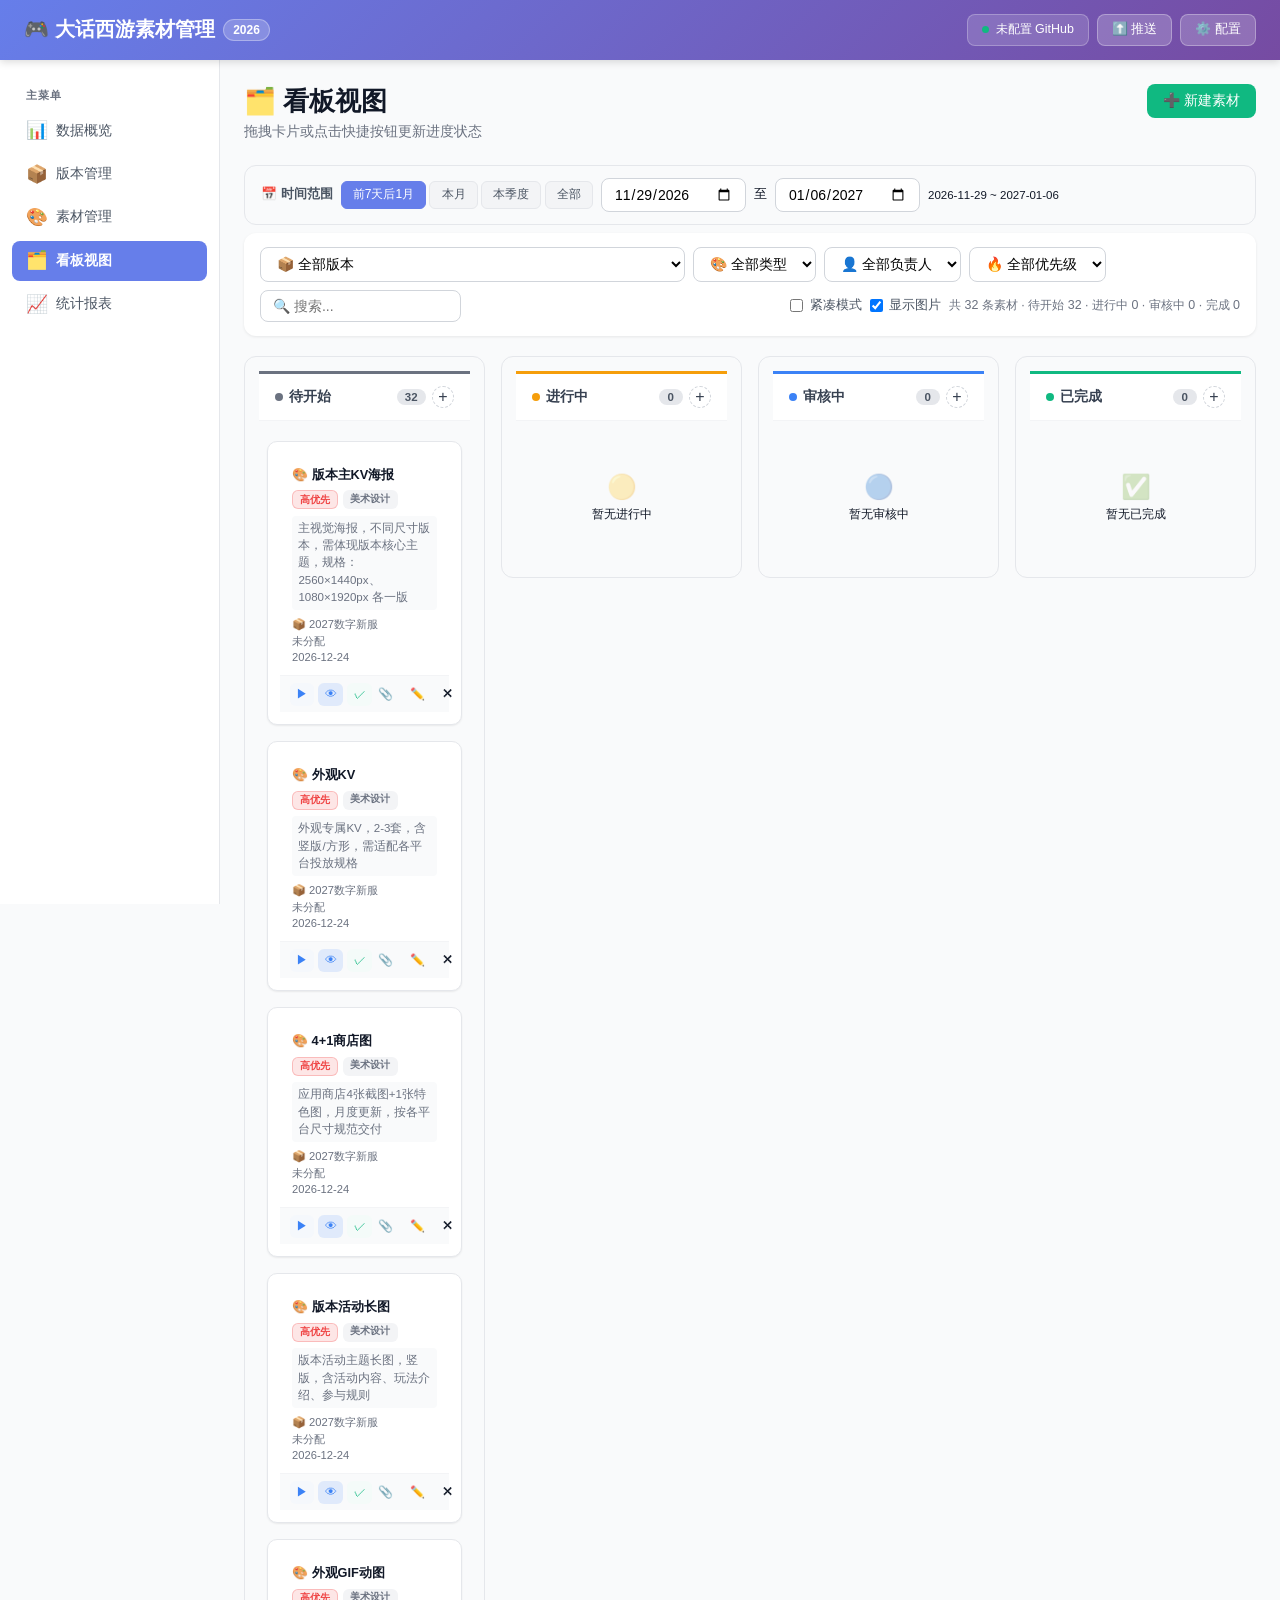
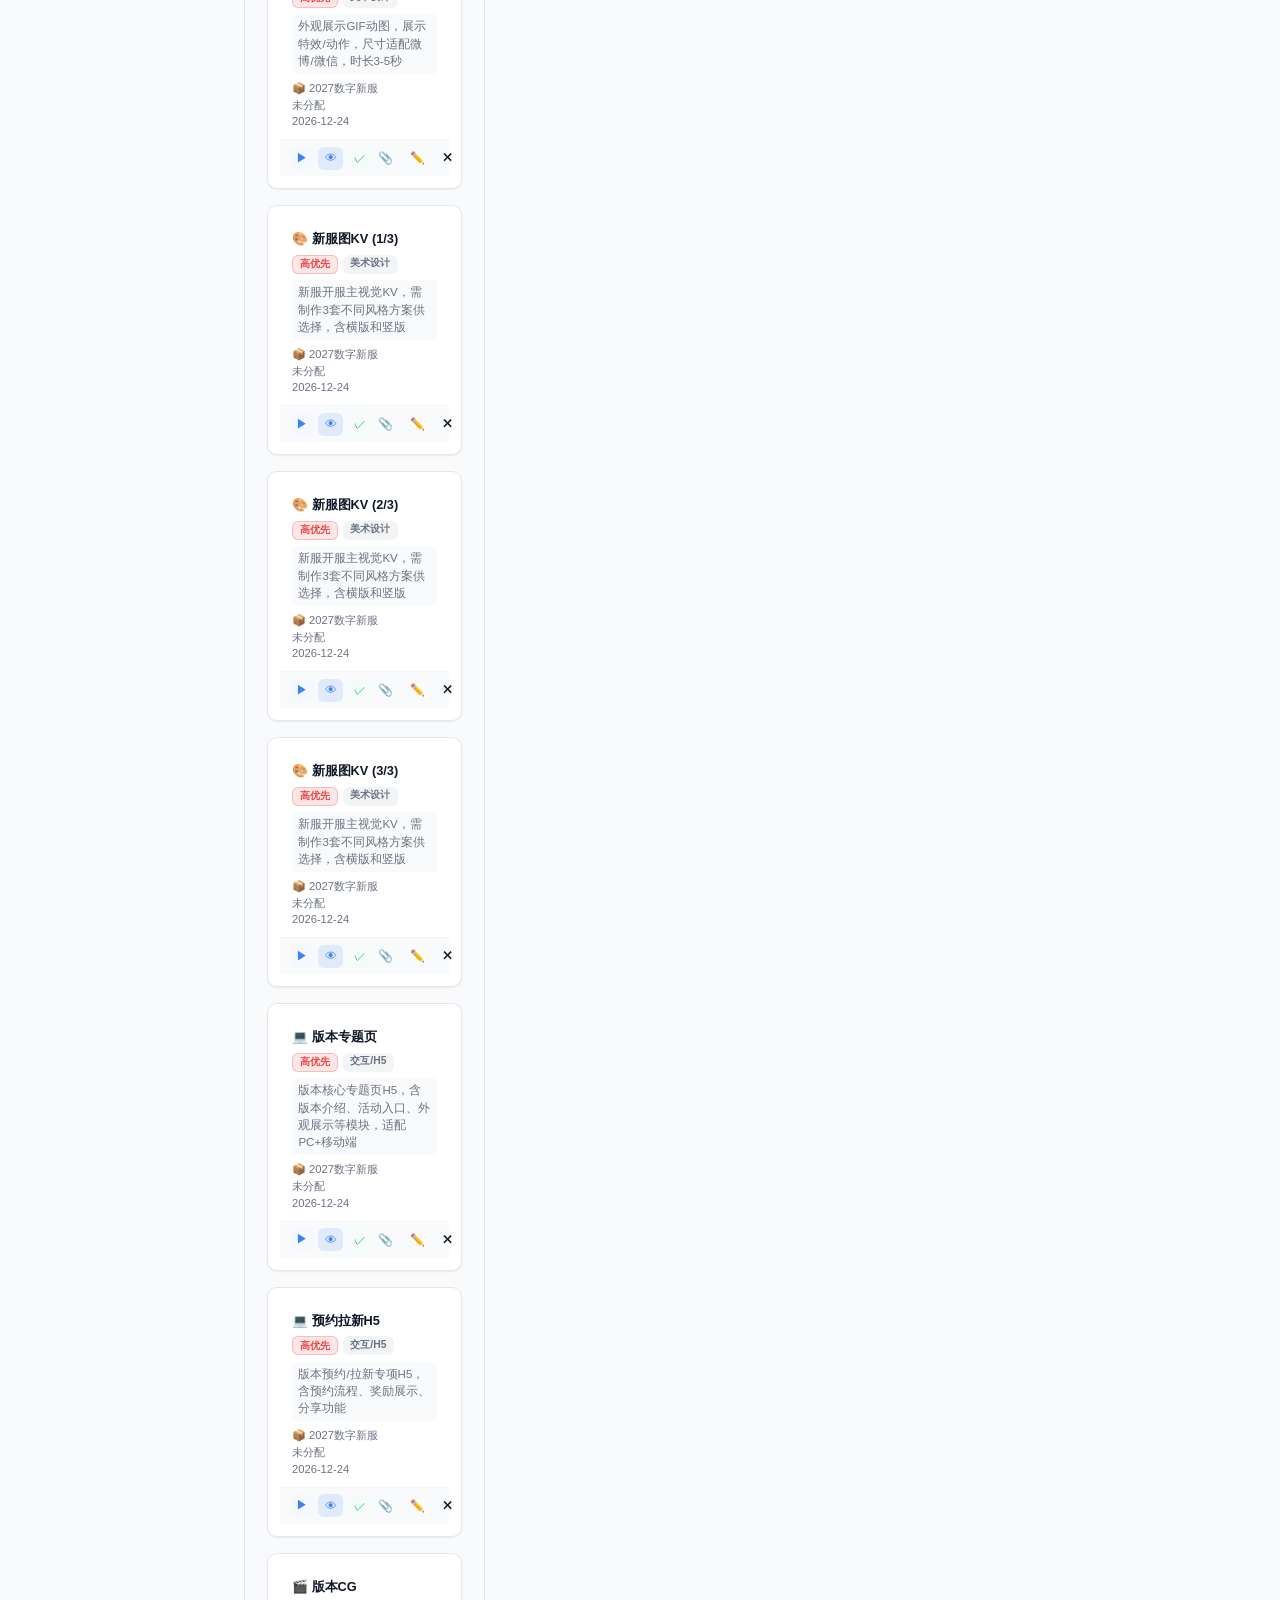
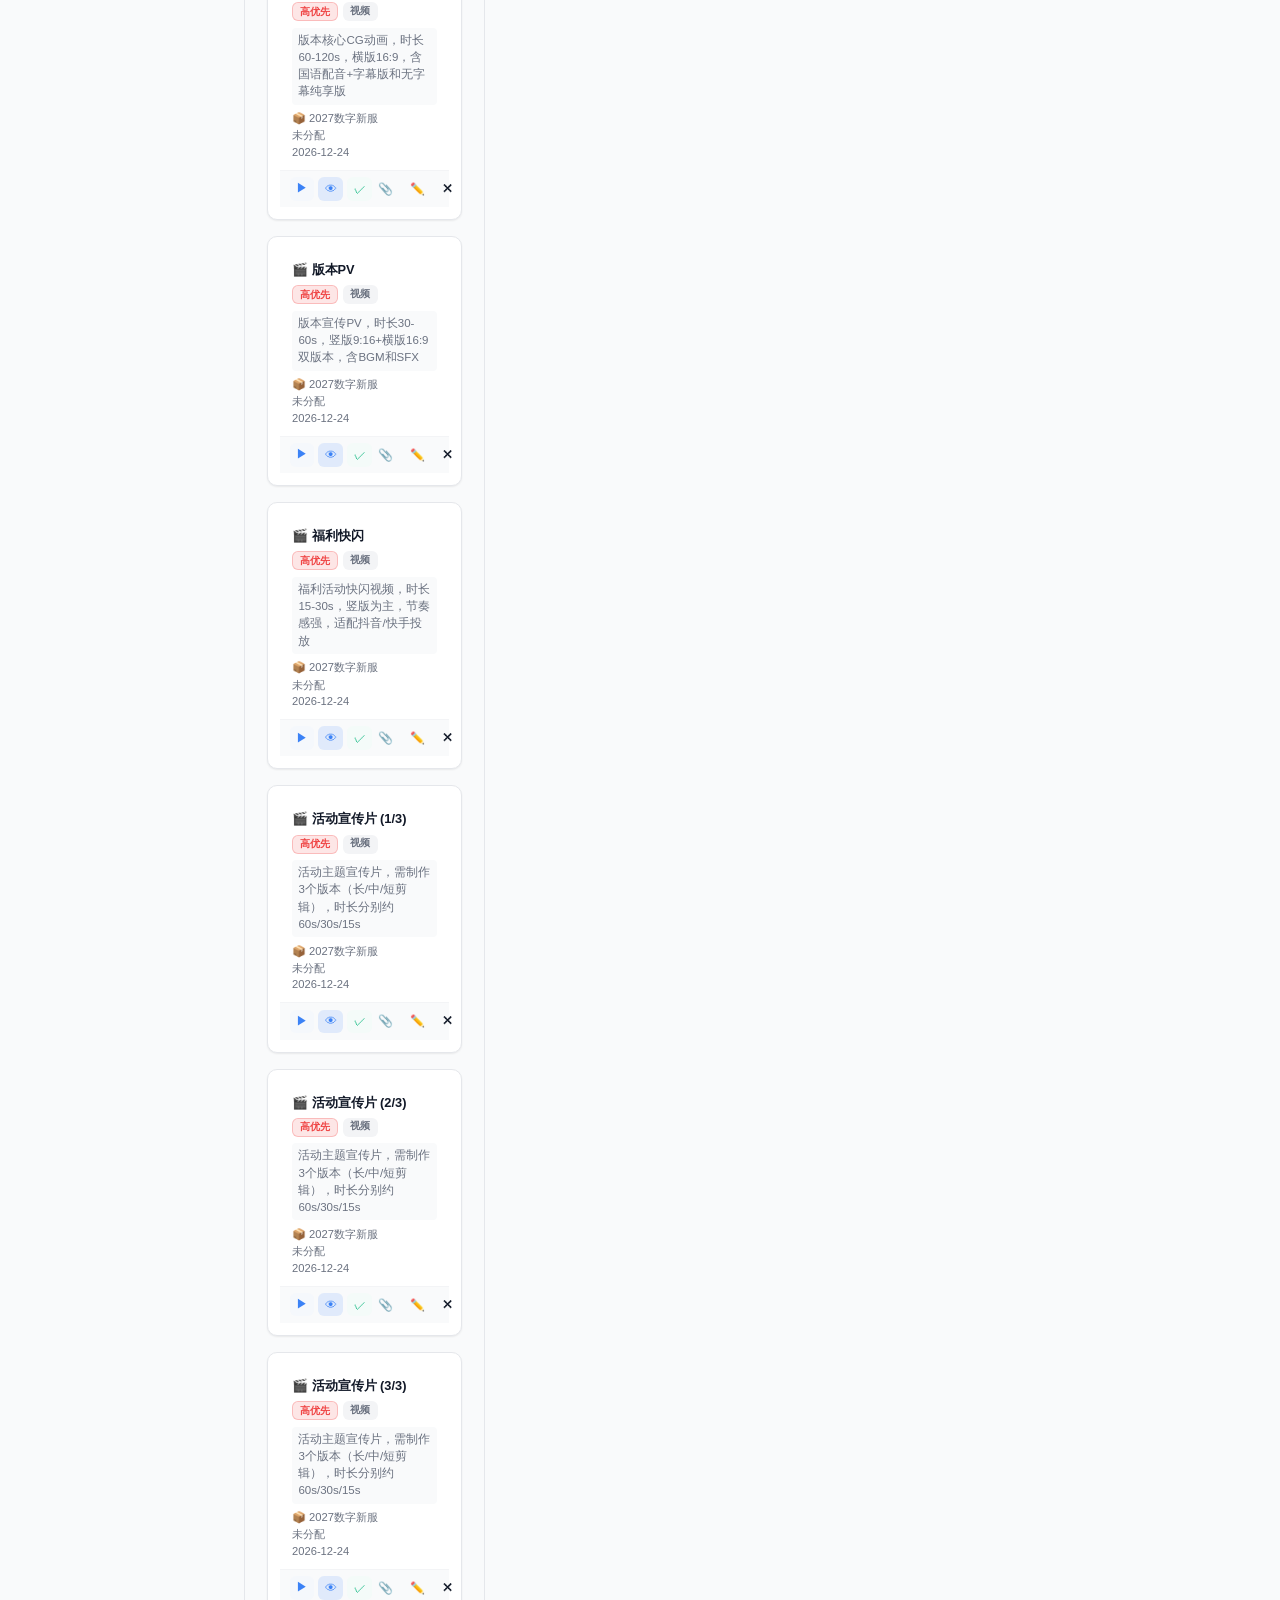
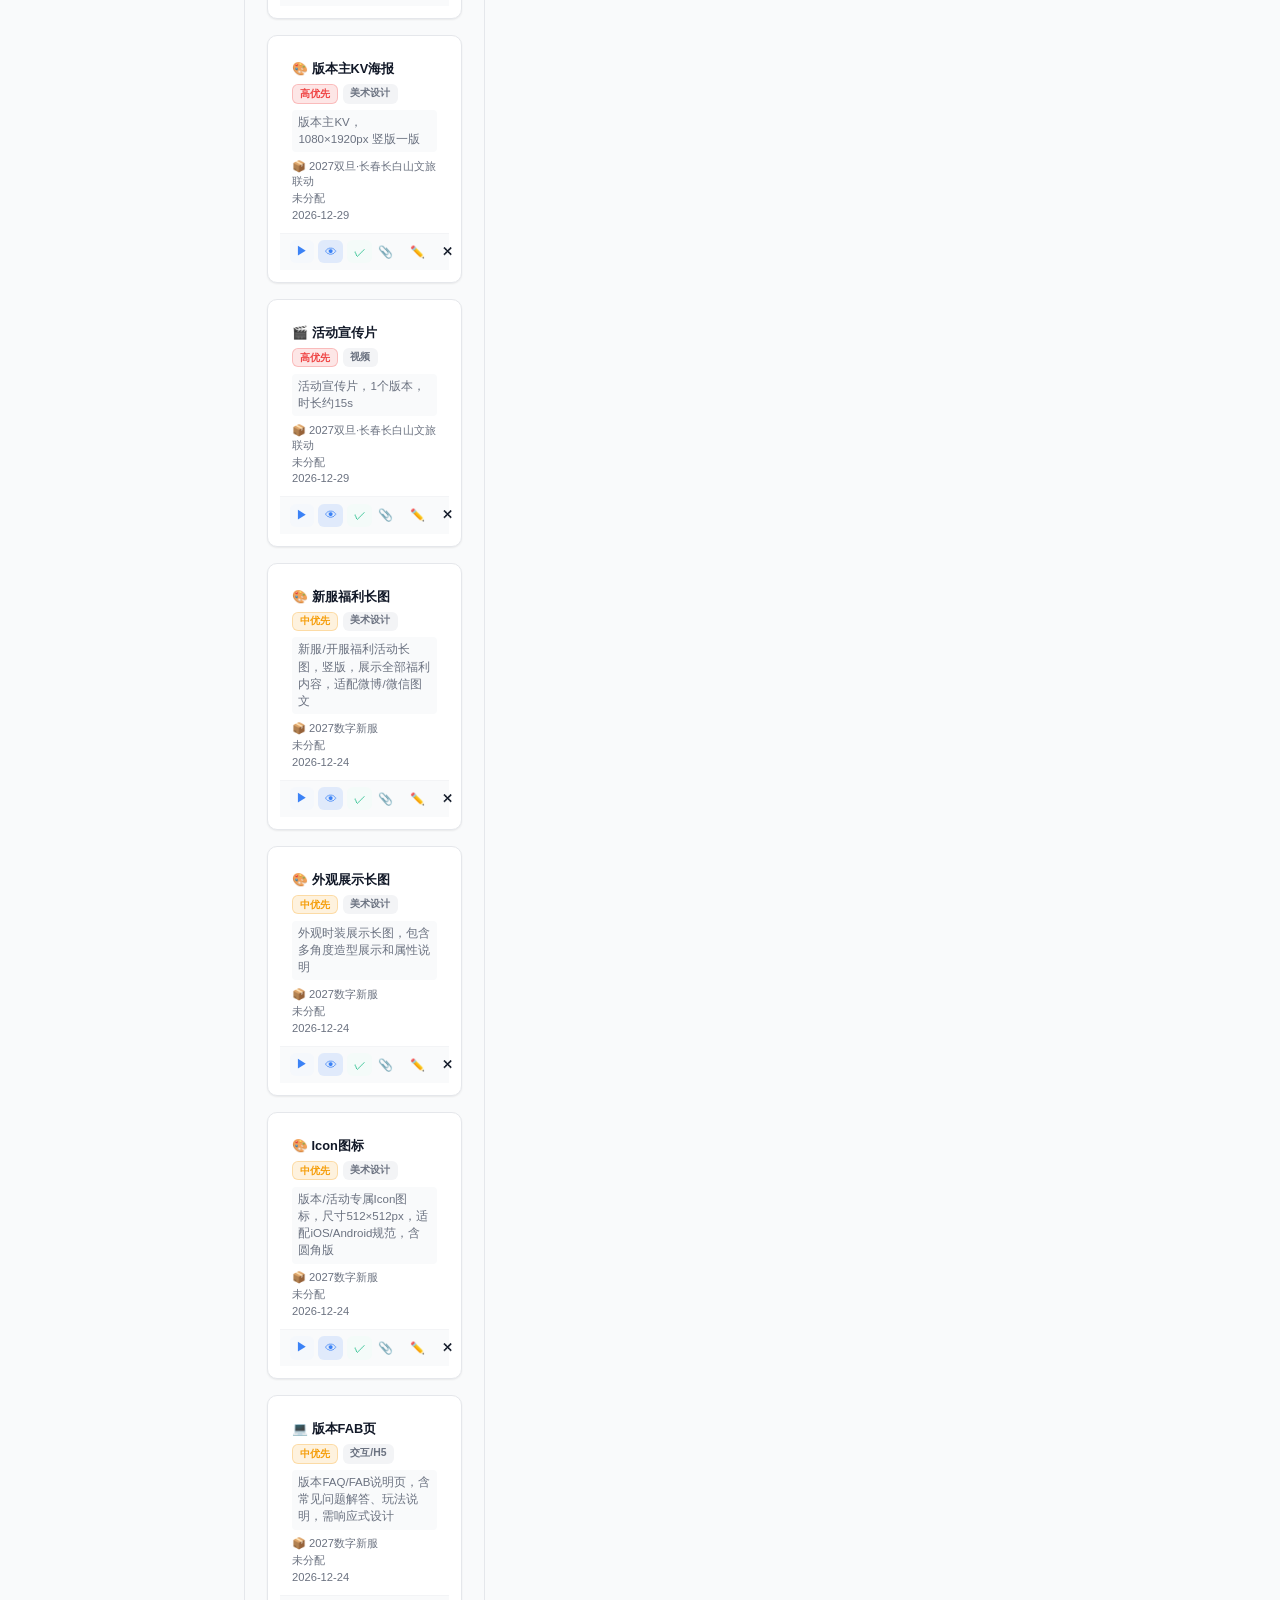
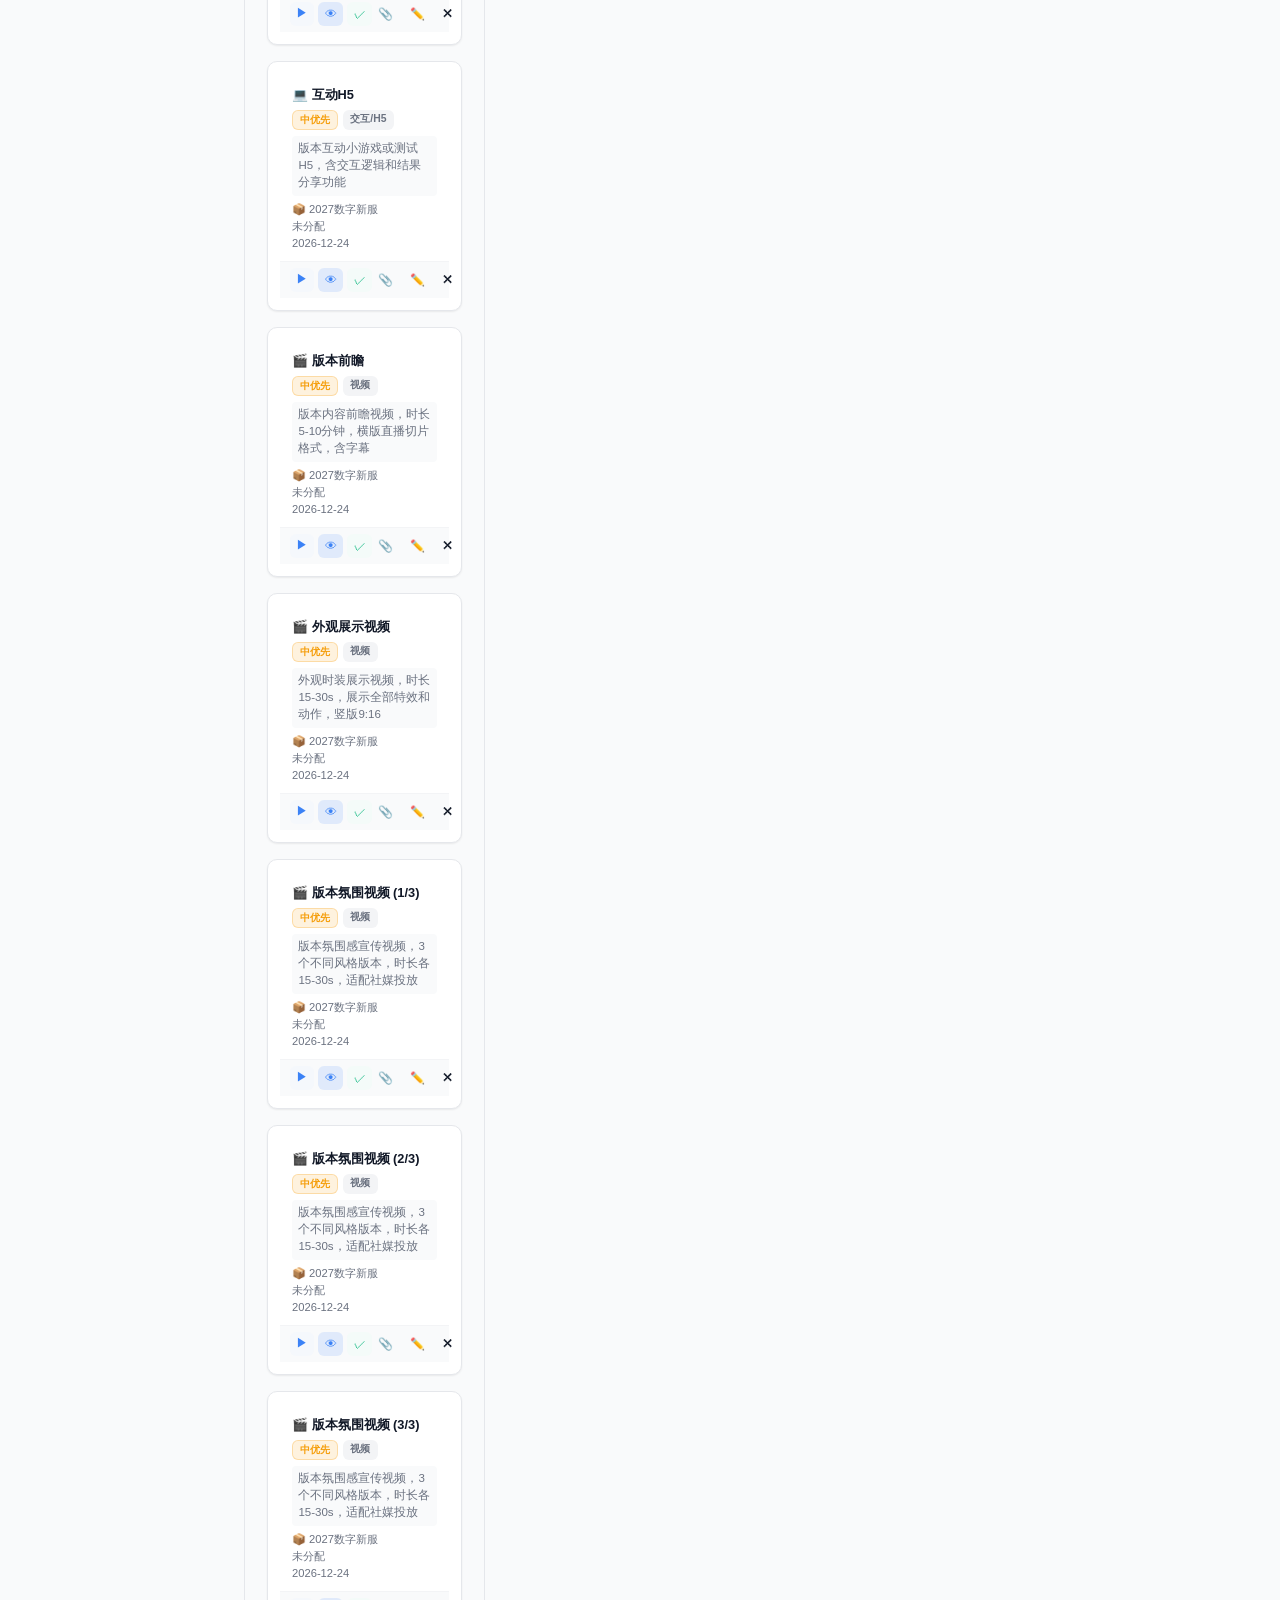
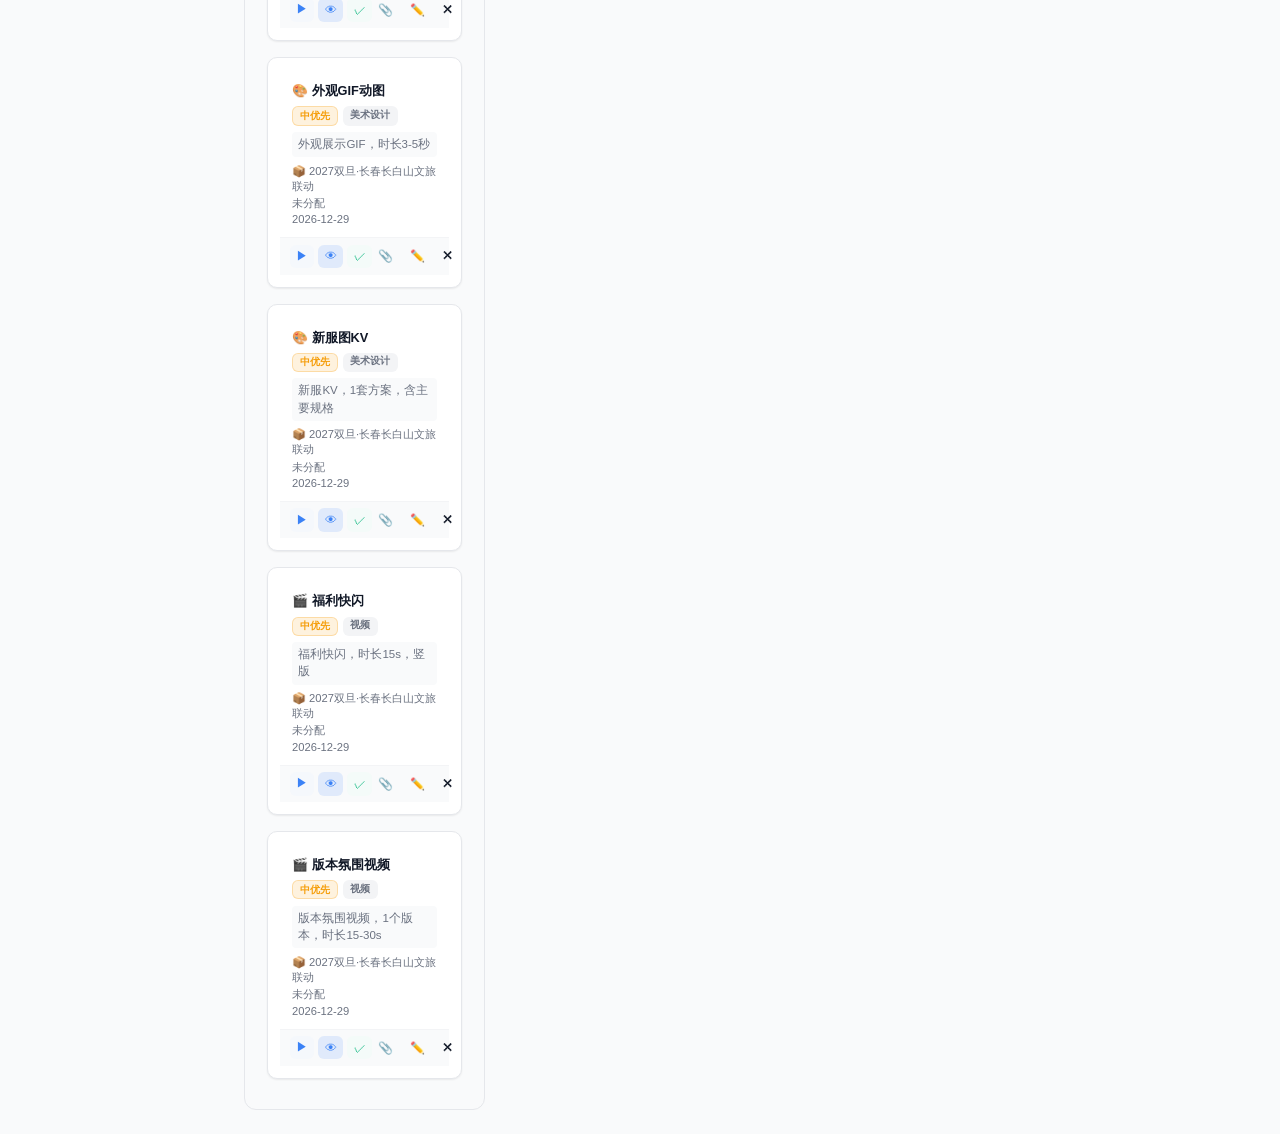
==== kanban.html @ ef2cc2d3 "初始化：大话西游美术素材排期管理系统" ====
<!DOCTYPE html>
<html lang="zh-CN">
<head>
  <meta charset="UTF-8">
  <meta name="viewport" content="width=device-width, initial-scale=1.0">
  <title>看板视图 · 大话西游素材管理系统</title>
  <link rel="stylesheet" href="css/style.css">
</head>
<body>

<header class="header">
  <div class="header-inner">
    <a class="logo" href="index.html">🎮 大话西游素材管理 <span class="year-badge">2026</span></a>
    <div class="header-actions">
      <div class="sync-status"><div class="sync-dot" id="syncDot"></div><span id="syncText">加载中...</span></div>
      <button class="header-btn" onclick="GitHubSync.push()">⬆️ 推送</button>
      <button class="header-btn" onclick="GitHubSync.configure()">⚙️ 配置</button>
    </div>
  </div>
</header>

<div class="layout">
  <aside class="sidebar">
    <div class="sidebar-nav">
      <span class="sidebar-section-title">主菜单</span>
      <a class="nav-item" href="index.html"><span class="nav-icon">📊</span> 数据概览</a>
      <a class="nav-item" href="versions.html"><span class="nav-icon">📦</span> 版本管理</a>
      <a class="nav-item" href="materials.html"><span class="nav-icon">🎨</span> 素材管理</a>
      <a class="nav-item active" href="kanban.html"><span class="nav-icon">🗂️</span> 看板视图</a>
      <a class="nav-item" href="reports.html"><span class="nav-icon">📈</span> 统计报表</a>
    </div>
  </aside>

  <main class="main">
    <div class="page-header" style="display:flex;justify-content:space-between;align-items:flex-start;flex-wrap:wrap;gap:0.75rem">
      <div>
        <div class="page-title">🗂️ 看板视图</div>
        <div class="page-desc">拖拽卡片或点击快捷按钮更新进度状态</div>
      </div>
      <button class="btn btn-success" onclick="Modal.openMaterialForm()">➕ 新建素材</button>
    </div>

    <!-- 时间筛选栏 -->
    <div class="period-control-bar" style="margin-bottom:0.5rem">
      <div class="period-left">
        <span style="font-size:0.8rem;font-weight:600;color:var(--gray-600)">📅 时间范围</span>
        <div class="period-quick-btns">
          <button class="gtb-btn active" id="kbPeriodDefault" onclick="setKanbanPeriod('default')">前7天后1月</button>
          <button class="gtb-btn" onclick="setKanbanPeriod('month')">本月</button>
          <button class="gtb-btn" onclick="setKanbanPeriod('quarter')">本季度</button>
          <button class="gtb-btn" onclick="setKanbanPeriod('all')">全部</button>
        </div>
        <input type="date" class="form-control" id="kbFrom" style="max-width:145px" onchange="clearKbPeriodActive();renderKanban()">
        <span style="color:var(--gray-400);font-size:0.8rem">至</span>
        <input type="date" class="form-control" id="kbTo"   style="max-width:145px" onchange="clearKbPeriodActive();renderKanban()">
        <span id="kbPeriodLabel" style="font-size:0.72rem;color:var(--gray-400)"></span>
      </div>
    </div>

    <!-- 工具栏 -->
    <div class="toolbar" style="flex-wrap:wrap;gap:0.5rem">
      <select id="kanbanVersion" onchange="renderKanban()">
        <option value="">📦 全部版本</option>
      </select>
      <select id="kanbanType" onchange="renderKanban()">
        <option value="">🎨 全部类型</option>
        <option value="design">美术设计</option>
        <option value="interactive">交互/H5</option>
        <option value="video">视频</option>
        <option value="copy">文案</option>
        <option value="art">原画</option>
      </select>
      <select id="kanbanAssignee" onchange="renderKanban()">
        <option value="">👤 全部负责人</option>
      </select>
      <select id="kanbanPriority" onchange="renderKanban()">
        <option value="">🔥 全部优先级</option>
        <option value="high">高优先级</option>
        <option value="medium">中优先级</option>
        <option value="low">低优先级</option>
      </select>
      <input type="text" id="kanbanSearch" placeholder="🔍 搜索..." oninput="renderKanban()" style="min-width:150px">
      <div class="toolbar-spacer"></div>
      <!-- 紧凑/展开模式 -->
      <label style="display:flex;align-items:center;gap:0.4rem;font-size:0.8rem;color:var(--gray-600);cursor:pointer">
        <input type="checkbox" id="kanbanCompact" onchange="renderKanban()"> 紧凑模式
      </label>
      <!-- 显示图片开关 -->
      <label style="display:flex;align-items:center;gap:0.4rem;font-size:0.8rem;color:var(--gray-600);cursor:pointer">
        <input type="checkbox" id="kanbanShowImg" checked onchange="renderKanban()"> 显示图片
      </label>
      <!-- 统计行 -->
      <div id="kanbanStats" style="font-size:0.78rem;color:var(--gray-500);white-space:nowrap"></div>
    </div>

    <!-- 看板区域 -->
    <div class="kanban-board" id="kanbanBoard"></div>
  </main>
</div>

<!-- 图片灯箱 -->
<div class="lightbox" id="lightbox" onclick="closeLightbox()">
  <button class="lightbox-close" onclick="closeLightbox()">×</button>
  <img id="lightboxImg" src="" alt="">
</div>

<div id="toast-container"></div>

<script src="js/utils.js"></script>
<script src="js/data.js"></script>
<script src="js/modals.js"></script>
<script src="js/github-sync.js"></script>
<script>
const COLUMNS = [
  { status:'todo',        label:'待开始',  color:'#6b7280', icon:'⬜' },
  { status:'in-progress', label:'进行中',  color:'#f59e0b', icon:'🟡' },
  { status:'review',      label:'审核中',  color:'#3b82f6', icon:'🔵' },
  { status:'done',        label:'已完成',  color:'#10b981', icon:'✅' },
];

// ---------- 时间范围 ----------
function setKanbanPeriod(mode) {
  const t = new Date();
  let from = '', to = '';
  if (mode === 'default') {
    from = new Date(t.getTime() - 7 * 86400000).toISOString().slice(0, 10);
    to   = new Date(t.getFullYear(), t.getMonth() + 1, t.getDate()).toISOString().slice(0, 10);
  } else if (mode === 'month') {
    from = new Date(t.getFullYear(), t.getMonth(), 1).toISOString().slice(0, 10);
    to   = new Date(t.getFullYear(), t.getMonth() + 1, 0).toISOString().slice(0, 10);
  } else if (mode === 'quarter') {
    const q = Math.floor(t.getMonth() / 3);
    from = new Date(t.getFullYear(), q * 3, 1).toISOString().slice(0, 10);
    to   = new Date(t.getFullYear(), q * 3 + 3, 0).toISOString().slice(0, 10);
  } else {
    // 'all' — 清空
    from = '';
    to   = '';
  }
  document.getElementById('kbFrom').value = from;
  document.getElementById('kbTo').value   = to;
  // 激活按钮
  document.querySelectorAll('.period-quick-btns .gtb-btn').forEach(b => b.classList.remove('active'));
  const idMap = { default:'kbPeriodDefault' };
  if (idMap[mode]) document.getElementById(idMap[mode])?.classList.add('active');
  // 更新说明文字
  const lbl = document.getElementById('kbPeriodLabel');
  if (lbl) lbl.textContent = from && to ? `${from} ~ ${to}` : '显示全部时间';
  renderKanban();
}
function clearKbPeriodActive() {
  document.querySelectorAll('.period-quick-btns .gtb-btn').forEach(b => b.classList.remove('active'));
  const lbl = document.getElementById('kbPeriodLabel');
  const f = document.getElementById('kbFrom').value;
  const t2 = document.getElementById('kbTo').value;
  if (lbl) lbl.textContent = f && t2 ? `${f} ~ ${t2}` : '显示全部时间';
}

// ---------- 初始化筛选下拉 ----------
function initFilters() {
  const vSel = document.getElementById('kanbanVersion');
  DataManager.versions.forEach(v => {
    const opt = document.createElement('option');
    opt.value = v.id; opt.textContent = v.name;
    vSel.appendChild(opt);
  });
  const aSel = document.getElementById('kanbanAssignee');
  const assignees = [...new Set(DataManager.materials.map(m=>m.assignee).filter(Boolean))].sort();
  assignees.forEach(a => {
    const opt = document.createElement('option');
    opt.value = a; opt.textContent = a;
    aSel.appendChild(opt);
  });
  // URL 参数预设筛选（由首页统计卡片点击跳转）
  const params = new URLSearchParams(location.search);
  const urlStatus = params.get('status');
  if (urlStatus) {
    // 高亮并滚动到对应列
    setTimeout(() => {
      const col = document.getElementById('kcol-' + urlStatus);
      if (col) {
        col.style.outline = '2px solid var(--primary)';
        col.style.outlineOffset = '2px';
        col.scrollIntoView({ behavior: 'smooth', block: 'nearest', inline: 'center' });
        setTimeout(() => { col.style.outline = ''; col.style.outlineOffset = ''; }, 2000);
      }
    }, 200);
  }
  if (params.get('version')) {
    vSel.value = params.get('version');
  }
}

function getFiltered() {
  const vid      = document.getElementById('kanbanVersion').value;
  const type     = document.getElementById('kanbanType').value;
  const assignee = document.getElementById('kanbanAssignee').value;
  const priority = document.getElementById('kanbanPriority').value;
  const search   = document.getElementById('kanbanSearch').value.trim().toLowerCase();
  const from     = document.getElementById('kbFrom').value;
  const to       = document.getElementById('kbTo').value;

  // 时间范围：判断素材所属版本的上线日是否在窗口内
  // 同时保留：版本无上线日 但版本处于进行中 的素材也纳入
  const periodVids = from || to ? new Set(
    DataManager.versions.filter(v => {
      const d = v.launchDate || '';
      if (!d) return v.status === 'in-progress'; // 无截止日的进行中版本纳入
      if (from && d < from) return false;
      if (to   && d > to)   return false;
      return true;
    }).map(v => v.id)
  ) : null; // null = 不限

  return DataManager.materials
    .filter(m => !periodVids || periodVids.has(m.versionId))
    .filter(m => !vid      || m.versionId === vid)
    .filter(m => !type     || m.type      === type)
    .filter(m => !assignee || m.assignee  === assignee)
    .filter(m => !priority || m.priority  === priority)
    .filter(m => !search   ||
      m.name.toLowerCase().includes(search) ||
      (m.assignee||'').toLowerCase().includes(search) ||
      (m.brief||'').toLowerCase().includes(search));
}

function renderCurrentPage() {
  renderKanban();
}

// ---------- 主渲染 ----------
function renderKanban() {
  const materials = getFiltered();
  const board = document.getElementById('kanbanBoard');
  const compact  = document.getElementById('kanbanCompact').checked;
  const showImg  = document.getElementById('kanbanShowImg').checked;

  // 更新统计
  document.getElementById('kanbanStats').textContent =
    `共 ${materials.length} 条素材 · 待开始 ${materials.filter(m=>m.status==='todo').length} · 进行中 ${materials.filter(m=>m.status==='in-progress').length} · 审核中 ${materials.filter(m=>m.status==='review').length} · 完成 ${materials.filter(m=>m.status==='done').length}`;

  board.innerHTML = COLUMNS.map(col => {
    const cards = materials.filter(m => m.status === col.status)
      .sort((a,b) => {
        const p = {high:0,medium:1,low:2};
        return (p[a.priority]??1) - (p[b.priority]??1);
      });

    return `
    <div class="kanban-col" id="kcol-${col.status}">
      <div class="kanban-col-header" style="border-top:3px solid ${col.color}">
        <span class="kanban-col-title">
          <span class="kanban-col-dot" style="background:${col.color}"></span>
          ${col.label}
        </span>
        <div style="display:flex;align-items:center;gap:0.4rem">
          <span class="kanban-count">${cards.length}</span>
          <button class="kanban-add-btn" onclick="Modal.openMaterialForm(null,null,'${col.status}')" title="在此列新建">+</button>
        </div>
      </div>
      <div class="kanban-col-body" ondragover="event.preventDefault()" ondrop="handleDrop(event,'${col.status}')">
        ${cards.length ? cards.map(m => renderCard(m, col, compact, showImg)).join('') :
          `<div class="kanban-empty-col">
            <span style="font-size:1.5rem;opacity:0.3">${col.icon}</span>
            <span>暂无${col.label}</span>
          </div>`}
      </div>
    </div>`;
  }).join('');
}

// ---------- 单张卡片 ----------
function renderCard(m, col, compact, showImg) {
  const v = DataManager.getVersion(m.versionId);
  // 找封面图（第一张图片类型文件）
  const imgFiles = (m.files||[]).filter(f => f.mime && f.mime.startsWith('image/'));
  const coverImg = imgFiles.length > 0 ? imgFiles[0] : null;
  const hasImg = !!coverImg;

  const priorityColors = { high:'#ef4444', medium:'#f59e0b', low:'#10b981' };
  const priorityLabels = { high:'高', medium:'中', low:'低' };
  const typeLabels = { design:'美术设计', interactive:'交互/H5', video:'视频', copy:'文案', art:'原画' };

  // 逾期检测
  const now = Date.now();
  const overdue = m.dueDate && m.status !== 'done' && new Date(m.dueDate) < now;

  if (compact) {
    return `
    <div class="kanban-card kanban-card-compact" draggable="true"
      ondragstart="handleDragStart(event,'${m.id}')"
      onclick="Modal.openMaterialDetail('${m.id}')">
      <div style="display:flex;align-items:center;gap:0.4rem;min-width:0">
        <span style="flex-shrink:0;width:4px;height:24px;border-radius:2px;background:${priorityColors[m.priority]||'#ccc'}"></span>
        <span style="font-size:0.75rem;font-weight:600;overflow:hidden;text-overflow:ellipsis;white-space:nowrap;flex:1">${Utils.typeIcon(m.type)} ${m.name}</span>
      </div>
      <div style="display:flex;align-items:center;gap:0.4rem;flex-shrink:0" onclick="event.stopPropagation()">
        <span style="font-size:0.65rem;color:var(--gray-500)">${m.assignee||'-'}</span>
        <button class="kanban-quick-btn" onclick="quickStatus('${m.id}','${nextStatus(col.status)}')" title="下一阶段">→</button>
      </div>
    </div>`;
  }

  return `
  <div class="kanban-card${overdue?' kanban-card-overdue':''}" draggable="true"
    ondragstart="handleDragStart(event,'${m.id}')"
    onclick="Modal.openMaterialDetail('${m.id}')">
    ${showImg && hasImg ? `
    <div class="kanban-thumb-wrap" onclick="event.stopPropagation();openLightbox('${coverImg.data}')">
      <img class="kanban-thumb" src="${coverImg.data}" alt="${m.name}" loading="lazy">
      ${imgFiles.length > 1 ? `<span class="kanban-thumb-count">+${imgFiles.length-1}</span>` : ''}
      <div class="kanban-thumb-overlay">🔍 查看大图</div>
    </div>` : ''}
    <div class="kanban-card-body">
      <div class="kanban-card-title">
        <span>${Utils.typeIcon(m.type)} ${m.name}</span>
        ${overdue ? `<span class="kanban-overdue-badge" title="已逾期">⚠️</span>` : ''}
      </div>
      <div class="kanban-card-tags">
        <span class="kc-tag" style="background:${priorityColors[m.priority]||'#ccc'}22;color:${priorityColors[m.priority]||'#6b7280'};border:1px solid ${priorityColors[m.priority]||'#ccc'}44">
          ${priorityLabels[m.priority]||'普通'}优先
        </span>
        <span class="kc-tag kc-tag-gray">${typeLabels[m.type]||m.type}</span>
      </div>
      ${m.brief ? `<div class="kanban-brief" title="${m.brief}">${m.brief.slice(0,60)}${m.brief.length>60?'…':''}</div>` : ''}
      <div class="kanban-card-meta">
        ${v ? `<span>📦 ${v.name}</span>` : ''}
        ${m.assignee ? `<span>👤 ${m.assignee}</span>` : '<span style="color:var(--gray-400)">未分配</span>'}
        ${m.dueDate ? `<span style="color:${overdue?'var(--danger)':'var(--gray-500)'}">${overdue?'⚠️ ':''} ${m.dueDate}</span>` : ''}
        ${imgFiles.length ? `<span style="color:var(--info)">🖼️ ${imgFiles.length}张</span>` : ''}
      </div>
    </div>
    <!-- 操作按钮行 -->
    <div class="kanban-card-actions" onclick="event.stopPropagation()">
      <div style="display:flex;gap:0.25rem">
        ${col.status !== 'in-progress' ? `<button class="kanban-act-btn blue" onclick="quickStatus('${m.id}','in-progress')" title="进行中">▶</button>` : ''}
        ${col.status !== 'review' ? `<button class="kanban-act-btn" onclick="quickStatus('${m.id}','review')" title="审核中" style="background:#3b82f622;color:#3b82f6">👁</button>` : ''}
        ${col.status !== 'done' ? `<button class="kanban-act-btn green" onclick="quickStatus('${m.id}','done')" title="完成">✓</button>` : ''}
      </div>
      <div style="display:flex;gap:0.25rem">
        <button class="kanban-act-btn gray" onclick="openKanbanUpload('${m.id}')" title="上传图片">📎</button>
        <button class="kanban-act-btn gray" onclick="Modal.openMaterialForm('${m.id}')" title="编辑">✏️</button>
        <button class="kanban-act-btn red" onclick="confirmKanbanDelete('${m.id}')" title="删除">✕</button>
      </div>
    </div>
  </div>`;
}

// ---------- 快捷操作 ----------
function nextStatus(cur) {
  const order = ['todo','in-progress','review','done'];
  const idx = order.indexOf(cur);
  return order[Math.min(idx+1, order.length-1)];
}

function quickStatus(id, status) {
  DataManager.updateMaterial(id, { status });
  Utils.toast(`已更新为「${Utils.statusLabel(status)}」`, 'success');
  renderKanban();
}

function confirmKanbanDelete(id) {
  const m = DataManager.getMaterial(id);
  if (!confirm(`确定删除素材「${m?.name}」？`)) return;
  DataManager.deleteMaterial(id);
  Utils.toast('素材已删除', 'success');
  renderKanban();
}

// ---------- 看板内快速上传图片 ----------
function openKanbanUpload(materialId) {
  const input = document.createElement('input');
  input.type = 'file';
  input.accept = 'image/*';
  input.multiple = true;
  input.onchange = e => {
    const files = Array.from(e.target.files);
    if (!files.length) return;
    let count = 0;
    files.forEach(file => {
      const reader = new FileReader();
      reader.onload = ev => {
        DataManager.addFile(materialId, {
          id: Utils.uuid(), name: file.name,
          mime: file.type, size: file.size,
          data: ev.target.result,
          uploadedAt: new Date().toISOString()
        });
        count++;
        if (count === files.length) {
          Utils.toast(`✅ 已上传 ${count} 张图片`, 'success');
          renderKanban();
        }
      };
      reader.readAsDataURL(file);
    });
  };
  input.click();
}

// ---------- 拖拽排序 ----------
let dragId = null;
function handleDragStart(e, id) {
  dragId = id;
  e.dataTransfer.effectAllowed = 'move';
  e.target.style.opacity = '0.5';
}
function handleDrop(e, status) {
  e.preventDefault();
  if (!dragId) return;
  DataManager.updateMaterial(dragId, { status });
  Utils.toast(`已移动到「${Utils.statusLabel(status)}」`, 'success');
  dragId = null;
  renderKanban();
}

// ---------- 图片灯箱 ----------
function openLightbox(src) {
  document.getElementById('lightboxImg').src = src;
  document.getElementById('lightbox').classList.add('active');
}
function closeLightbox() {
  document.getElementById('lightbox').classList.remove('active');
  document.getElementById('lightboxImg').src = '';
}
document.addEventListener('keydown', e => { if (e.key === 'Escape') closeLightbox(); });

DataManager.init();
initFilters();
setKanbanPeriod('default'); // 初始时间窗口：前7天 ~ 后1个月，内部已调用 renderKanban
GitHubSync.updateStatusUI();
Utils.highlightNav();
</script>
</body>
</html>
---- css/style.css ----
*{margin:0;padding:0;box-sizing:border-box;}
:root{
  --primary:#667eea;--primary-dark:#5568d3;--secondary:#764ba2;
  --success:#10b981;--danger:#ef4444;--warning:#f59e0b;--info:#3b82f6;
  --gray-50:#f9fafb;--gray-100:#f3f4f6;--gray-200:#e5e7eb;
  --gray-300:#d1d5db;--gray-500:#6b7280;--gray-600:#4b5563;
  --gray-700:#374151;--gray-900:#111827;
}
body{
  font-family:-apple-system,BlinkMacSystemFont,"Segoe UI",Roboto,"PingFang SC","Microsoft YaHei",sans-serif;
  background:var(--gray-50);color:var(--gray-900);min-height:100vh;
}

/* ===== 顶部导航 ===== */
.header{
  background:linear-gradient(135deg,var(--primary) 0%,var(--secondary) 100%);
  color:white;padding:0.875rem 1.5rem;
  position:sticky;top:0;z-index:1000;
  box-shadow:0 2px 8px rgba(0,0,0,0.15);
}
.header-inner{
  max-width:1600px;margin:0 auto;
  display:flex;justify-content:space-between;align-items:center;gap:1rem;
  flex-wrap:wrap;
}
.logo{font-size:1.25rem;font-weight:700;display:flex;align-items:center;gap:0.5rem;text-decoration:none;color:white;}
.year-badge{
  background:rgba(255,255,255,0.2);padding:0.2rem 0.6rem;
  border-radius:1rem;font-size:0.75rem;border:1px solid rgba(255,255,255,0.3);
}
.header-actions{display:flex;align-items:center;gap:0.5rem;flex-wrap:wrap;}
.header-btn{
  background:rgba(255,255,255,0.2);color:white;
  border:1px solid rgba(255,255,255,0.3);padding:0.4rem 0.875rem;
  border-radius:0.5rem;cursor:pointer;font-size:0.8rem;transition:all 0.2s;
}
.header-btn:hover{background:rgba(255,255,255,0.35);}
.sync-status{
  display:flex;align-items:center;gap:0.4rem;
  background:rgba(255,255,255,0.15);padding:0.4rem 0.875rem;
  border-radius:0.5rem;font-size:0.78rem;border:1px solid rgba(255,255,255,0.25);
}
.sync-dot{
  width:7px;height:7px;border-radius:50%;
  background:var(--success);animation:pulse 2s infinite;
}
.sync-dot.syncing{background:var(--warning);}
.sync-dot.error{background:var(--danger);animation:none;}
@keyframes pulse{0%,100%{opacity:1}50%{opacity:0.4}}

/* ===== 侧边导航 ===== */
.layout{display:flex;min-height:calc(100vh - 56px);}
.sidebar{
  width:220px;flex-shrink:0;background:white;
  border-right:1px solid var(--gray-200);padding:1rem 0;
  position:sticky;top:56px;height:calc(100vh - 56px);overflow-y:auto;
}
.sidebar-nav{display:flex;flex-direction:column;gap:0.2rem;padding:0 0.75rem;}
.nav-item{
  display:flex;align-items:center;gap:0.6rem;
  padding:0.6rem 0.875rem;border-radius:0.5rem;
  font-size:0.875rem;color:var(--gray-600);text-decoration:none;
  transition:all 0.2s;cursor:pointer;border:none;background:transparent;
  width:100%;text-align:left;font-family:inherit;
}
.nav-item:hover{background:var(--gray-100);color:var(--primary);}
.nav-item.active{background:var(--primary);color:white;font-weight:600;}
.nav-icon{font-size:1.1rem;width:20px;text-align:center;}
.sidebar-section-title{
  font-size:0.7rem;font-weight:700;color:var(--gray-500);
  text-transform:uppercase;letter-spacing:0.08em;
  padding:0.75rem 0.875rem 0.25rem;
}

/* ===== 主内容 ===== */
.main{flex:1;padding:1.5rem;max-width:100%;overflow-x:hidden;}
.page-header{margin-bottom:1.5rem;}
.page-title{font-size:1.625rem;font-weight:700;color:var(--gray-900);}
.page-desc{font-size:0.875rem;color:var(--gray-500);margin-top:0.25rem;}

/* ===== 工具栏 ===== */
.toolbar{
  background:white;border-radius:0.75rem;padding:0.875rem 1rem;
  margin-bottom:1.25rem;display:flex;flex-wrap:wrap;gap:0.75rem;
  box-shadow:0 1px 3px rgba(0,0,0,0.08);align-items:center;
}
.toolbar-spacer{flex:1;}

/* ===== 按钮 ===== */
.btn{
  background:var(--primary);color:white;border:none;
  padding:0.5rem 1rem;border-radius:0.5rem;cursor:pointer;
  font-size:0.875rem;font-weight:500;transition:all 0.2s;
  display:inline-flex;align-items:center;gap:0.35rem;font-family:inherit;
}
.btn:hover{background:var(--primary-dark);transform:translateY(-1px);}
.btn-success{background:var(--success);}
.btn-success:hover{background:#059669;}
.btn-danger{background:var(--danger);}
.btn-danger:hover{background:#dc2626;}
.btn-ghost{background:transparent;color:var(--gray-600);border:1px solid var(--gray-300);}
.btn-ghost:hover{background:var(--gray-100);transform:none;}
.btn-sm{padding:0.3rem 0.6rem;font-size:0.78rem;}
.btn-icon{
  background:transparent;border:none;cursor:pointer;
  padding:0.3rem;border-radius:0.375rem;font-size:1rem;
  transition:background 0.2s;color:var(--gray-600);
}
.btn-icon:hover{background:var(--gray-100);}
.view-toggle{display:flex;gap:0;background:var(--gray-100);padding:0.2rem;border-radius:0.5rem;}
.view-btn{
  background:transparent;border:none;padding:0.4rem 0.6rem;
  border-radius:0.375rem;cursor:pointer;font-size:0.9rem;transition:all 0.2s;
}
.view-btn.active{background:white;box-shadow:0 1px 2px rgba(0,0,0,0.1);}

/* ===== 表单控件 ===== */
select,.form-control,input[type="text"],input[type="date"],input[type="number"]{
  padding:0.45rem 0.75rem;border:1px solid var(--gray-300);
  border-radius:0.5rem;font-size:0.875rem;background:white;outline:none;
  font-family:inherit;transition:border-color 0.2s;
}
select:focus,.form-control:focus,input[type="text"]:focus,
input[type="date"]:focus,input[type="number"]:focus{
  border-color:var(--primary);box-shadow:0 0 0 2px rgba(102,126,234,0.15);
}
textarea.form-control{min-height:80px;resize:vertical;}

/* ===== 统计卡片 ===== */
.stats-grid{
  display:grid;grid-template-columns:repeat(auto-fit,minmax(160px,1fr));
  gap:1rem;margin-bottom:1.5rem;
}
.stat-card{
  background:white;border-radius:0.75rem;padding:1.25rem;
  box-shadow:0 1px 3px rgba(0,0,0,0.08);cursor:pointer;transition:all 0.25s;
  border-left:4px solid var(--primary);
}
.stat-card:hover{transform:translateY(-3px);box-shadow:0 4px 12px rgba(0,0,0,0.12);}
.stat-card.green{border-left-color:var(--success);}
.stat-card.orange{border-left-color:var(--warning);}
.stat-card.red{border-left-color:var(--danger);}
.stat-label{font-size:0.8rem;color:var(--gray-500);margin-bottom:0.4rem;}
.stat-value{font-size:2rem;font-weight:700;color:var(--gray-900);}
.stat-sub{font-size:0.75rem;color:var(--gray-500);margin-top:0.2rem;}

/* ===== 版本卡片 ===== */
.versions-grid{
  display:grid;grid-template-columns:repeat(auto-fill,minmax(300px,1fr));gap:1rem;
}
.version-card{
  background:white;border-radius:0.75rem;padding:1.25rem;
  box-shadow:0 1px 3px rgba(0,0,0,0.08);cursor:pointer;transition:all 0.25s;
  border-top:3px solid var(--gray-200);
}
.version-card:hover{transform:translateY(-3px);box-shadow:0 6px 16px rgba(0,0,0,0.12);}
.version-card.rank-s{border-top-color:var(--danger);}
.version-card.rank-a{border-top-color:var(--warning);}
.version-card.rank-b{border-top-color:var(--success);}
.version-card-header{display:flex;justify-content:space-between;align-items:flex-start;margin-bottom:0.75rem;}
.version-card-title{font-size:1rem;font-weight:700;color:var(--gray-900);}
.version-card-info{display:flex;flex-direction:column;gap:0.3rem;font-size:0.8rem;color:var(--gray-600);margin-bottom:1rem;}
.version-card-stats{
  display:grid;grid-template-columns:repeat(3,1fr);gap:0.5rem;
  padding-top:0.75rem;border-top:1px solid var(--gray-100);text-align:center;
}
.stat-num{font-size:1.25rem;font-weight:700;color:var(--gray-900);}
.stat-tag{font-size:0.7rem;color:var(--gray-500);margin-top:0.1rem;}
.progress-bar{background:var(--gray-200);border-radius:1rem;height:6px;overflow:hidden;margin-top:0.5rem;}
.progress-fill{height:100%;background:linear-gradient(90deg,var(--primary),var(--secondary));border-radius:1rem;transition:width 0.5s;}

/* ===== 徽章 ===== */
.badge{padding:0.2rem 0.55rem;border-radius:1rem;font-size:0.72rem;font-weight:600;}
.rank-s{background:rgba(239,68,68,0.1);color:var(--danger);}
.rank-a{background:rgba(245,158,11,0.1);color:var(--warning);}
.rank-b{background:rgba(16,185,129,0.1);color:var(--success);}
.status-todo{background:var(--gray-100);color:var(--gray-600);}
.status-in-progress{background:rgba(245,158,11,0.1);color:var(--warning);}
.status-review{background:rgba(59,130,246,0.1);color:var(--info);}
.status-done{background:rgba(16,185,129,0.1);color:var(--success);}
.status-planning{background:rgba(102,126,234,0.1);color:var(--primary);}
.priority-high{background:rgba(239,68,68,0.1);color:var(--danger);}
.priority-medium{background:rgba(245,158,11,0.1);color:var(--warning);}
.priority-low{background:rgba(107,114,128,0.1);color:var(--gray-500);}

/* ===== 素材卡片 ===== */
.materials-grid{
  display:grid;grid-template-columns:repeat(auto-fill,minmax(200px,1fr));gap:1rem;
}
.material-card{
  background:white;border-radius:0.75rem;padding:1rem;
  box-shadow:0 1px 3px rgba(0,0,0,0.08);cursor:pointer;transition:all 0.25s;
  position:relative;
}
.material-card:hover{transform:translateY(-2px);box-shadow:0 4px 12px rgba(0,0,0,0.12);}
.material-thumb{font-size:2.5rem;text-align:center;padding:0.5rem 0;}
.material-name{font-weight:600;font-size:0.875rem;margin-bottom:0.5rem;color:var(--gray-900);}
.material-meta{font-size:0.75rem;color:var(--gray-600);display:flex;flex-direction:column;gap:0.25rem;}

/* ===== 表格 ===== */
.table-wrap{overflow-x:auto;border-radius:0.75rem;box-shadow:0 1px 3px rgba(0,0,0,0.08);}
table{width:100%;border-collapse:collapse;font-size:0.875rem;background:white;}
thead{background:var(--gray-50);}
th{padding:0.75rem 1rem;text-align:left;font-weight:600;color:var(--gray-700);border-bottom:1px solid var(--gray-200);white-space:nowrap;}
td{padding:0.7rem 1rem;border-bottom:1px solid var(--gray-100);}
tr:last-child td{border-bottom:none;}
tbody tr:hover{background:var(--gray-50);}

/* ===== 看板 ===== */
.kanban-board{display:grid;grid-template-columns:repeat(4,1fr);gap:1rem;}
.kanban-col{background:var(--gray-100);border-radius:0.75rem;padding:0.875rem;}
.kanban-col-header{display:flex;justify-content:space-between;align-items:center;font-weight:700;font-size:0.875rem;color:var(--gray-700);margin-bottom:0.75rem;}
.kanban-count{background:white;padding:0.1rem 0.45rem;border-radius:1rem;font-size:0.72rem;}
.kanban-card{background:white;border-radius:0.5rem;padding:0.75rem;margin-bottom:0.5rem;cursor:pointer;box-shadow:0 1px 2px rgba(0,0,0,0.07);transition:all 0.2s;}
.kanban-card:hover{box-shadow:0 3px 8px rgba(0,0,0,0.12);transform:translateY(-1px);}
.kanban-card-title{font-weight:600;font-size:0.825rem;margin-bottom:0.35rem;}
.kanban-card-meta{font-size:0.72rem;color:var(--gray-500);}

/* ===== 模态框 ===== */
.modal-overlay{
  display:none;position:fixed;top:0;left:0;width:100%;height:100%;
  background:rgba(0,0,0,0.5);z-index:2000;
  justify-content:center;align-items:flex-start;padding:1.5rem;overflow-y:auto;
}
.modal-overlay.active{display:flex;animation:fadeIn 0.2s;}
@keyframes fadeIn{from{opacity:0}to{opacity:1}}
.modal-box{
  background:white;border-radius:1rem;width:100%;max-width:820px;
  max-height:90vh;overflow-y:auto;box-shadow:0 20px 40px rgba(0,0,0,0.2);
  margin-top:1rem;animation:slideUp 0.25s;
}
.modal-box.wide{max-width:1100px;}
@keyframes slideUp{from{transform:translateY(20px);opacity:0}to{transform:translateY(0);opacity:1}}
.modal-head{
  padding:1.25rem 1.5rem;border-bottom:1px solid var(--gray-200);
  display:flex;justify-content:space-between;align-items:center;
  position:sticky;top:0;background:white;border-radius:1rem 1rem 0 0;z-index:1;
}
.modal-head h2{font-size:1.25rem;font-weight:700;}
.modal-close{
  background:var(--gray-100);border:none;width:30px;height:30px;
  border-radius:50%;cursor:pointer;font-size:1.1rem;
  color:var(--gray-600);transition:all 0.2s;
  display:flex;align-items:center;justify-content:center;
}
.modal-close:hover{background:var(--gray-200);}
.modal-body{padding:1.5rem;}
.modal-foot{padding:1rem 1.5rem;border-top:1px solid var(--gray-200);display:flex;gap:0.75rem;justify-content:flex-end;}

/* ===== 标签页 ===== */
.tabs{display:flex;border-bottom:2px solid var(--gray-200);margin-bottom:1.25rem;}
.tab-btn{
  background:transparent;border:none;padding:0.6rem 1.25rem;
  cursor:pointer;font-size:0.875rem;font-weight:500;color:var(--gray-600);
  border-bottom:2px solid transparent;margin-bottom:-2px;transition:all 0.2s;
}
.tab-btn:hover{color:var(--primary);}
.tab-btn.active{color:var(--primary);border-bottom-color:var(--primary);}
.tab-pane{display:none;}
.tab-pane.active{display:block;}

/* ===== 表单 ===== */
.form-group{margin-bottom:1rem;}
.form-row{display:grid;grid-template-columns:1fr 1fr;gap:1rem;}
.form-label{display:block;font-size:0.825rem;font-weight:600;color:var(--gray-700);margin-bottom:0.35rem;}
.form-control{width:100%;}

/* ===== 时间线 ===== */
.timeline{position:relative;padding-left:2rem;}
.timeline::before{content:"";position:absolute;left:0.55rem;top:0;bottom:0;width:2px;background:var(--gray-200);}
.tl-item{position:relative;margin-bottom:1.25rem;}
.tl-dot{
  position:absolute;left:-1.6rem;top:0.25rem;width:12px;height:12px;
  border-radius:50%;background:var(--primary);border:2px solid white;
  box-shadow:0 0 0 2px var(--primary);
}
.tl-dot.done{background:var(--success);box-shadow:0 0 0 2px var(--success);}
.tl-dot.review{background:var(--info);box-shadow:0 0 0 2px var(--info);}
.tl-content{background:white;border:1px solid var(--gray-200);border-radius:0.5rem;padding:0.75rem;}
.tl-time{font-size:0.72rem;color:var(--gray-500);margin-bottom:0.2rem;}
.tl-title{font-weight:600;font-size:0.875rem;}
.tl-text{font-size:0.8rem;color:var(--gray-600);margin-top:0.2rem;}

/* ── 可编辑时间线（进度编辑标签） */
.tl-editor-wrap { padding: 0.25rem 0; }
.tl-editor-toolbar { display:flex;align-items:center;padding:0.5rem 0 0.75rem;border-bottom:1px solid var(--gray-100);margin-bottom:0.75rem; }
.tl-editable { padding-left: 1.5rem; }
.tl-ed-item { display:flex;gap:0.75rem;margin-bottom:0.85rem;position:relative; }
.tl-ed-dot { width:12px;height:12px;border-radius:50%;flex-shrink:0;margin-top:0.35rem;border:2px solid white;box-shadow:0 0 0 2px currentColor;position:relative;z-index:2; }
.tl-ed-line { position:absolute;left:5px;top:24px;bottom:-14px;width:2px;background:var(--gray-200);z-index:1; }
.tl-ed-item:last-child .tl-ed-line { display:none; }
.tl-ed-body { flex:1;background:white;border:1px solid var(--gray-200);border-radius:0.5rem;padding:0.6rem 0.75rem;transition:border-color 0.15s; }
.tl-ed-body:hover { border-color:var(--primary-light); }
.tl-ed-head { display:flex;align-items:center;gap:0.5rem;flex-wrap:wrap;margin-bottom:0.3rem; }
.tl-ed-type { font-size:0.65rem;font-weight:700;padding:0.1rem 0.4rem;border-radius:0.25rem;white-space:nowrap; }
.tl-ed-time { font-size:0.7rem;color:var(--gray-500); }
.tl-ed-actions { display:flex;gap:0.2rem; }
.tl-ed-title { font-weight:600;font-size:0.825rem;color:var(--gray-800); }
.tl-ed-text { font-size:0.775rem;color:var(--gray-600);margin-top:0.2rem; }

/* ===== 详情 ===== */
.detail-grid{display:grid;grid-template-columns:repeat(auto-fit,minmax(240px,1fr));gap:1rem;margin-bottom:1rem;}
.detail-card{background:var(--gray-50);border-radius:0.75rem;padding:1rem;}
.detail-card h3{font-size:0.875rem;font-weight:700;color:var(--gray-700);margin-bottom:0.75rem;}
.dl-grid{display:grid;grid-template-columns:auto 1fr;gap:0.35rem 1rem;font-size:0.825rem;}
.dl-grid dt{color:var(--gray-500);font-weight:500;white-space:nowrap;}
.dl-grid dd{color:var(--gray-900);}

/* ===== 文件上传 ===== */
.upload-area{
  border:2px dashed var(--gray-300);border-radius:0.75rem;
  padding:2rem;text-align:center;cursor:pointer;transition:all 0.2s;
}
.upload-area:hover,.upload-area.dragover{border-color:var(--primary);background:rgba(102,126,234,0.04);}
.file-list{margin-top:0.75rem;display:flex;flex-direction:column;gap:0.5rem;}
.file-item{display:flex;align-items:center;gap:0.75rem;padding:0.6rem;background:var(--gray-50);border-radius:0.5rem;}
.file-name{flex:1;font-size:0.825rem;font-weight:500;}
.file-size{font-size:0.72rem;color:var(--gray-500);}

/* ===== 评论 ===== */
.comment-item{display:flex;gap:0.75rem;margin-bottom:0.75rem;}
.avatar{width:30px;height:30px;border-radius:50%;background:var(--primary);color:white;display:flex;align-items:center;justify-content:center;font-weight:700;font-size:0.75rem;flex-shrink:0;}
.comment-body .meta{display:flex;gap:0.75rem;margin-bottom:0.2rem;font-size:0.75rem;}
.comment-body .author{font-weight:600;}
.comment-body .time{color:var(--gray-500);}
.comment-body .text{font-size:0.825rem;color:var(--gray-700);}
.comment-input-row{display:flex;gap:0.75rem;margin-top:1rem;align-items:flex-end;}
.comment-input-row textarea{flex:1;min-height:68px;}

/* ===== 图表 ===== */
.chart-card{background:white;border-radius:0.75rem;padding:1.25rem;box-shadow:0 1px 3px rgba(0,0,0,0.08);margin-bottom:1rem;}
.chart-title{font-weight:700;font-size:0.9rem;color:var(--gray-800);margin-bottom:1rem;}
.bar-list{display:flex;flex-direction:column;gap:0.6rem;}
.bar-row{display:flex;align-items:center;gap:0.75rem;}
.bar-label{width:64px;font-size:0.78rem;color:var(--gray-600);text-align:right;flex-shrink:0;}
.bar-track{flex:1;height:18px;background:var(--gray-100);border-radius:9px;overflow:hidden;}
.bar-fill{height:100%;border-radius:9px;transition:width 0.6s;}
.bar-fill.s{background:var(--danger);}
.bar-fill.a{background:var(--warning);}
.bar-fill.b{background:var(--success);}
.bar-fill.todo{background:var(--gray-400);}
.bar-fill.progress{background:var(--warning);}
.bar-fill.review{background:var(--info);}
.bar-fill.done{background:var(--success);}
.bar-num{width:28px;font-size:0.78rem;font-weight:700;text-align:left;}

/* ===== 团队 ===== */
.team-grid{display:grid;grid-template-columns:repeat(auto-fill,minmax(200px,1fr));gap:1rem;}
.member-card{background:white;border-radius:0.75rem;padding:1.25rem;box-shadow:0 1px 3px rgba(0,0,0,0.08);text-align:center;}
.member-avatar{width:52px;height:52px;border-radius:50%;background:linear-gradient(135deg,var(--primary),var(--secondary));color:white;display:flex;align-items:center;justify-content:center;font-size:1.375rem;font-weight:700;margin:0 auto 0.75rem;}
.member-name{font-weight:700;font-size:0.9rem;}
.member-stats{display:flex;justify-content:space-around;margin-top:0.75rem;}
.ms-val{font-size:1.1rem;font-weight:700;color:var(--gray-900);}
.ms-lbl{font-size:0.68rem;color:var(--gray-500);}

/* ===== 批量操作栏 ===== */
.batch-bar{
  display:none;position:fixed;bottom:1.5rem;left:50%;transform:translateX(-50%);
  background:var(--gray-900);color:white;padding:0.75rem 1.5rem;
  border-radius:2rem;box-shadow:0 8px 24px rgba(0,0,0,0.3);
  align-items:center;gap:1rem;z-index:1500;white-space:nowrap;
}
.batch-bar.active{display:flex;animation:slideUp 0.3s;}
.batch-bar .btn{background:white;color:var(--gray-900);}
.batch-bar .btn-danger{background:var(--danger);color:white;}

/* ===== Toast ===== */
#toast-container{position:fixed;top:1.5rem;right:1.5rem;z-index:9999;display:flex;flex-direction:column;gap:0.5rem;}
.toast{
  background:var(--gray-900);color:white;padding:0.75rem 1.25rem;
  border-radius:0.5rem;font-size:0.875rem;box-shadow:0 4px 12px rgba(0,0,0,0.2);
  min-width:220px;animation:toastIn 0.3s;
}
.toast.success{background:var(--success);}
.toast.error{background:var(--danger);}
.toast.warning{background:var(--warning);}
@keyframes toastIn{from{transform:translateX(80px);opacity:0}to{transform:translateX(0);opacity:1}}

/* ===== 空状态 ===== */
.empty-state{text-align:center;padding:3rem;color:var(--gray-500);}
.empty-icon{font-size:3rem;margin-bottom:1rem;}

/* ===== 甘特图 ===== */
.gantt-wrap { overflow-x: auto; border-radius: 0.75rem; background: white; box-shadow: 0 1px 3px rgba(0,0,0,0.08); }
.gantt-table { border-collapse: collapse; min-width: 900px; width: 100%; font-size: 0.8rem; }
.gantt-table th, .gantt-table td { border: 1px solid var(--gray-100); }
.gantt-sidebar { width: 200px; min-width: 200px; max-width: 200px; }
.gantt-head-row th { background: var(--gray-50); padding: 0.5rem 0.75rem; font-weight: 600; color: var(--gray-600); text-align: center; white-space: nowrap; }
.gantt-head-row .gantt-sidebar { text-align: left; }
.gantt-month-label { padding: 0.4rem 0.25rem !important; text-align: center; font-size: 0.72rem; color: var(--gray-500); }
.gantt-month-label.today-month { background: rgba(102,126,234,0.08); color: var(--primary); font-weight: 700; }
.gantt-row td { padding: 0; height: 44px; }
.gantt-row:hover td { background: var(--gray-50); }
.gantt-label { padding: 0.5rem 0.75rem; vertical-align: middle; cursor: pointer; }
.gantt-label:hover { color: var(--primary); }
.gantt-label-name { font-weight: 600; font-size: 0.8rem; white-space: nowrap; overflow: hidden; text-overflow: ellipsis; max-width: 180px; }
.gantt-label-meta { font-size: 0.7rem; color: var(--gray-500); margin-top: 0.15rem; }
.gantt-cell { position: relative; padding: 0; }
.gantt-bar-wrap { position: absolute; top: 50%; transform: translateY(-50%); height: 22px; border-radius: 4px; overflow: hidden; box-shadow: 0 1px 3px rgba(0,0,0,0.15); cursor: pointer; transition: filter 0.2s; min-width: 4px; }
.gantt-bar-wrap:hover { filter: brightness(1.1); }
.gantt-bar-bg { position: absolute; top: 0; left: 0; right: 0; bottom: 0; border-radius: 4px; }
.gantt-bar-fill { position: absolute; top: 0; left: 0; bottom: 0; background: rgba(255,255,255,0.3); border-radius: 4px 0 0 4px; transition: width 0.4s; }
.gantt-bar-label { position: absolute; top: 50%; transform: translateY(-50%); left: 6px; right: 6px; font-size: 0.68rem; font-weight: 600; color: white; white-space: nowrap; overflow: hidden; text-overflow: ellipsis; pointer-events: none; }
.gantt-bar-handle { position: absolute; right: 0; top: 0; bottom: 0; width: 8px; cursor: ew-resize; background: rgba(0,0,0,0.2); border-radius: 0 4px 4px 0; opacity: 0; transition: opacity 0.2s; }
.gantt-bar-wrap:hover .gantt-bar-handle { opacity: 1; }
.gantt-today-line { position: absolute; top: 0; bottom: 0; width: 2px; background: var(--danger); opacity: 0.6; pointer-events: none; z-index: 5; }
.gantt-today-line::before { content: '今'; position: absolute; top: -18px; left: 50%; transform: translateX(-50%); font-size: 0.65rem; color: var(--danger); font-weight: 700; white-space: nowrap; }
.rank-s-bar { background: linear-gradient(90deg, #ef4444, #f87171); }
.rank-a-bar { background: linear-gradient(90deg, #f59e0b, #fbbf24); }
.rank-b-bar { background: linear-gradient(90deg, #10b981, #34d399); }
.gantt-empty { padding: 3rem; text-align: center; color: var(--gray-400); font-size: 0.875rem; }

/* ===== 星级预设 ===== */
.star-selector { display: flex; gap: 0.75rem; margin-bottom: 1rem; }
.star-btn {
  flex: 1; padding: 0.75rem 0.5rem; border: 2px solid var(--gray-200); border-radius: 0.75rem;
  cursor: pointer; text-align: center; background: white; transition: all 0.2s; font-family: inherit;
}
.star-btn:hover { border-color: var(--primary); background: rgba(102,126,234,0.04); }
.star-btn.active { border-color: var(--primary); background: rgba(102,126,234,0.08); }
.star-btn-icon { font-size: 1.25rem; margin-bottom: 0.25rem; }
.star-btn-label { font-size: 0.72rem; font-weight: 600; color: var(--gray-700); }
.star-btn-desc { font-size: 0.65rem; color: var(--gray-500); margin-top: 0.1rem; }
.preset-list { border: 1px solid var(--gray-200); border-radius: 0.5rem; overflow: hidden; max-height: 420px; overflow-y: auto; }
.preset-item { display: grid; grid-template-columns: auto 1fr auto auto auto; gap: 0.5rem; align-items: center; padding: 0.6rem 0.75rem; border-bottom: 1px solid var(--gray-100); background: white; transition: background 0.15s; }
.preset-item:last-child { border-bottom: none; }
.preset-item:hover { background: var(--gray-50); }
.preset-drag { cursor: grab; color: var(--gray-400); font-size: 0.9rem; }
.preset-name { font-size: 0.825rem; font-weight: 500; }
.preset-type-badge { font-size: 0.68rem; padding: 0.15rem 0.4rem; border-radius: 0.25rem; background: var(--gray-100); color: var(--gray-600); white-space: nowrap; }
.preset-brief-toggle { background: transparent; border: none; cursor: pointer; font-size: 0.75rem; color: var(--primary); white-space: nowrap; padding: 0.2rem 0.4rem; border-radius: 0.25rem; }
.preset-brief-toggle:hover { background: rgba(102,126,234,0.1); }
.preset-brief-row { grid-column: 1/-1; display: none; padding: 0 0 0.5rem 1.5rem; }
.preset-brief-row.open { display: block; }
.preset-brief-input { width: 100%; padding: 0.4rem 0.6rem; font-size: 0.78rem; border: 1px solid var(--gray-300); border-radius: 0.375rem; resize: vertical; min-height: 54px; font-family: inherit; }
.preset-brief-input:focus { outline: none; border-color: var(--primary); box-shadow: 0 0 0 2px rgba(102,126,234,0.15); }
.preset-add-btn { background: transparent; border: 1px dashed var(--gray-300); border-radius: 0.5rem; padding: 0.5rem; cursor: pointer; text-align: center; font-size: 0.78rem; color: var(--gray-500); width: 100%; transition: all 0.2s; margin-top: 0.5rem; }
.preset-add-btn:hover { border-color: var(--primary); color: var(--primary); }
.preset-del { background: transparent; border: none; cursor: pointer; color: var(--gray-400); font-size: 0.875rem; padding: 0.2rem; border-radius: 0.25rem; }
.preset-del:hover { color: var(--danger); background: rgba(239,68,68,0.08); }

/* ── 预设卡片视图 ── */
.preset-card-grid { display: grid; grid-template-columns: repeat(auto-fill, minmax(200px, 1fr)); gap: 0.75rem; padding: 0.25rem 0; }
.preset-card { background: white; border: 1px solid var(--gray-200); border-radius: 0.75rem; padding: 0.75rem; display: flex; flex-direction: column; gap: 0.5rem; transition: box-shadow 0.15s, border-color 0.15s; }
.preset-card:hover { border-color: var(--primary-light); box-shadow: 0 2px 10px rgba(102,126,234,0.1); }
.preset-card-head { display: flex; align-items: center; gap: 0.4rem; }
.preset-card-type { font-size: 0.65rem; font-weight: 700; padding: 0.15rem 0.4rem; border-radius: 0.25rem; }
.preset-card-priority { font-size: 0.68rem; font-weight: 700; }
.preset-card-name input { width: 100%; }
.preset-card-footer { display: flex; align-items: center; gap: 0.35rem; }
.preset-card .preset-brief-row { padding: 0; }

/* ── 素材排期甘特图 (mat-gantt) ── */
.mat-gantt-wrap { font-size: 0.8rem; overflow-x: auto; }
.mg-header { display: flex; margin-bottom: 0; border-bottom: 2px solid var(--gray-200); }
.mg-sidebar-ph { width: 220px; min-width: 220px; flex-shrink: 0; }
.mg-timeline-header { flex: 1; position: relative; overflow: hidden; min-height: 28px; }
.mg-tick { position: absolute; top: 0; transform: translateX(-50%); }
.mg-tick-line { width: 1px; height: 6px; background: var(--gray-300); margin: 0 auto; }
.mg-tick-label { font-size: 0.62rem; color: var(--gray-400); white-space: nowrap; }
.mg-tick.mg-weekend .mg-tick-label { color: #ef4444; }
.mg-group-header { padding: 0.4rem 0.5rem; background: var(--gray-50); border-bottom: 1px solid var(--gray-100); }
.mg-row { display: flex; align-items: center; border-bottom: 1px solid var(--gray-100); min-height: 36px; cursor: pointer; transition: background 0.12s; }
.mg-row:hover { background: var(--gray-50); }
.mg-row-label { width: 220px; min-width: 220px; padding: 0.35rem 0.5rem; display: flex; align-items: center; gap: 0.35rem; overflow: hidden; }
.mg-status-dot { width: 7px; height: 7px; border-radius: 50%; flex-shrink: 0; }
.mg-row-name { font-size: 0.78rem; white-space: nowrap; overflow: hidden; text-overflow: ellipsis; color: var(--gray-800); }
.mg-row-name.mg-overdue { color: #ef4444; font-weight: 600; }
.mg-assignee { font-size: 0.65rem; color: var(--gray-500); background: var(--gray-100); padding: 0.05rem 0.3rem; border-radius: 0.2rem; white-space: nowrap; flex-shrink: 0; }
.mg-bar-area { flex: 1; position: relative; height: 36px; overflow: hidden; }
.mg-phase-bg { position: absolute; top: 0; height: 100%; pointer-events: none; display: flex; align-items: flex-end; padding-bottom: 2px; }
.mg-phase-label-bg { font-size: 0.6rem; padding: 0 3px; white-space: nowrap; overflow: hidden; }
.mg-ms-line { position: absolute; top: 0; height: 100%; border-left: 1.5px dashed; pointer-events: none; z-index: 3; }
.mg-ms-label-top { position: absolute; top: 2px; left: 3px; font-size: 0.6rem; white-space: nowrap; }
.mg-today-line { position: absolute; top: 0; height: 100%; border-left: 2px solid #ef444488; z-index: 4; pointer-events: none; }
.mg-bar { position: absolute; top: 50%; transform: translateY(-50%); height: 12px; border-radius: 6px; z-index: 2; transition: opacity 0.15s; }
.mg-row:hover .mg-bar { opacity: 0.9; }
.mg-dot { position: absolute; top: 50%; transform: translate(-50%, -50%); width: 10px; height: 10px; border-radius: 50%; border: 2px solid white; z-index: 5; box-shadow: 0 1px 3px rgba(0,0,0,0.15); }

/* ===== 图片预览 ===== */
.img-preview-grid { display: grid; grid-template-columns: repeat(auto-fill, minmax(120px, 1fr)); gap: 0.75rem; margin-top: 0.75rem; }
.img-preview-card { position: relative; border-radius: 0.5rem; overflow: hidden; aspect-ratio: 1; background: var(--gray-100); cursor: pointer; }
.img-preview-card img { width: 100%; height: 100%; object-fit: cover; display: block; transition: transform 0.2s; }
.img-preview-card:hover img { transform: scale(1.05); }
.img-preview-overlay { position: absolute; inset: 0; background: rgba(0,0,0,0); display: flex; align-items: center; justify-content: center; gap: 0.5rem; transition: background 0.2s; }
.img-preview-card:hover .img-preview-overlay { background: rgba(0,0,0,0.45); }
.img-overlay-btn { opacity: 0; transform: scale(0.8); transition: all 0.2s; background: white; border: none; border-radius: 50%; width: 30px; height: 30px; cursor: pointer; display: flex; align-items: center; justify-content: center; font-size: 0.875rem; }
.img-preview-card:hover .img-overlay-btn { opacity: 1; transform: scale(1); }
/* 大图灯箱 */
.lightbox { display: none; position: fixed; inset: 0; background: rgba(0,0,0,0.92); z-index: 9000; align-items: center; justify-content: center; cursor: zoom-out; }
.lightbox.active { display: flex; animation: fadeIn 0.2s; }
.lightbox img { max-width: 92vw; max-height: 88vh; object-fit: contain; border-radius: 0.5rem; box-shadow: 0 20px 60px rgba(0,0,0,0.5); cursor: default; }
.lightbox-close { position: absolute; top: 1rem; right: 1.5rem; color: white; font-size: 2rem; cursor: pointer; opacity: 0.7; transition: opacity 0.2s; background: none; border: none; }
.lightbox-close:hover { opacity: 1; }

/* ===== 进度编辑弹窗 ===== */
.progress-editor { display: flex; align-items: center; gap: 0.75rem; margin-top: 0.5rem; }
.progress-slider { flex: 1; height: 8px; appearance: none; background: var(--gray-200); border-radius: 4px; outline: none; cursor: pointer; }
.progress-slider::-webkit-slider-thumb { appearance: none; width: 18px; height: 18px; border-radius: 50%; background: var(--primary); cursor: pointer; box-shadow: 0 1px 4px rgba(0,0,0,0.2); }
.progress-num-input { width: 60px; text-align: center; }

/* ===== 版本表单新样式 ===== */
.form-section { margin-bottom: 1.25rem; }
.form-section-title { font-size: 0.8rem; font-weight: 700; color: var(--gray-500); text-transform: uppercase; letter-spacing: 0.06em; margin-bottom: 0.75rem; padding-bottom: 0.4rem; border-bottom: 1px solid var(--gray-100); }
.version-form-tabs { display: flex; border-bottom: 2px solid var(--gray-200); margin-bottom: 1.25rem; }
.vf-tab-btn { background: transparent; border: none; padding: 0.6rem 1.25rem; cursor: pointer; font-size: 0.875rem; font-weight: 500; color: var(--gray-600); border-bottom: 2px solid transparent; margin-bottom: -2px; transition: all 0.2s; font-family: inherit; }
.vf-tab-btn:hover { color: var(--primary); }
.vf-tab-btn.active { color: var(--primary); border-bottom-color: var(--primary); }
.vf-pane { display: none; }
.vf-pane.active { display: block; }

/* ===== 统计卡片可点击态 ===== */
.stat-clickable { cursor: pointer; transition: all 0.2s; }
.stat-clickable:hover { transform: translateY(-2px); box-shadow: 0 4px 16px rgba(102,126,234,0.18); border-color: var(--primary) !important; }
.stat-clickable:hover .stat-sub { color: var(--primary); }

/* ===== 甘特图工具栏 ===== */
.gantt-toolbar { padding: 0.75rem 0; border-bottom: 1px solid var(--gray-100); margin-bottom: 0.5rem; }
.gantt-toolbar-row { display: flex; align-items: center; gap: 0.75rem; flex-wrap: wrap; }
.gtb-group { display: flex; align-items: center; gap: 0.4rem; flex-wrap: nowrap; }
.gtb-label { font-size: 0.72rem; font-weight: 600; color: var(--gray-500); white-space: nowrap; }
.gtb-btns { display: flex; gap: 0.2rem; }
.gtb-btn { background: var(--gray-100); border: 1px solid var(--gray-200); color: var(--gray-600); padding: 0.3rem 0.7rem; border-radius: 0.375rem; font-size: 0.75rem; cursor: pointer; transition: all 0.15s; white-space: nowrap; }
.gtb-btn:hover { background: var(--gray-200); }
.gtb-btn.active { background: var(--primary); color: white; border-color: var(--primary); }
.gtb-input { font-size: 0.78rem !important; padding: 0.3rem 0.5rem !important; max-width: 160px; }
.gantt-group-row td { background: var(--gray-50); }
.gantt-group-row .gantt-label-name { font-size: 0.78rem; color: var(--gray-600); font-weight: 700; }
.gantt-row-actions { position: absolute; right: 4px; top: 50%; transform: translateY(-50%); display: none; gap: 0.2rem; z-index: 10; }
.gantt-row:hover .gantt-row-actions { display: flex; }
.gantt-action-btn { background: white; border: 1px solid var(--gray-200); border-radius: 0.3rem; padding: 0.15rem 0.35rem; font-size: 0.72rem; cursor: pointer; transition: all 0.15s; }
.gantt-action-btn:hover { background: var(--gray-100); }
.gantt-action-btn.danger:hover { background: #fee2e2; border-color: var(--danger); color: var(--danger); }

/* ===== 看板列（大幅优化） ===== */
.kanban-board { display: grid; grid-template-columns: repeat(4, 1fr); gap: 1rem; align-items: start; min-height: 400px; }
@media (max-width: 1200px) { .kanban-board { grid-template-columns: repeat(2, 1fr); } }
@media (max-width: 720px) { .kanban-board { grid-template-columns: 1fr; } }
.kanban-col { background: var(--gray-50); border-radius: 0.75rem; overflow: hidden; border: 1px solid var(--gray-200); display: flex; flex-direction: column; }
.kanban-col-header { background: white; padding: 0.75rem 1rem; display: flex; justify-content: space-between; align-items: center; border-bottom: 1px solid var(--gray-100); }
.kanban-col-title { display: flex; align-items: center; gap: 0.4rem; font-weight: 700; font-size: 0.875rem; color: var(--gray-700); }
.kanban-col-dot { width: 8px; height: 8px; border-radius: 50%; flex-shrink: 0; }
.kanban-count { background: var(--gray-200); color: var(--gray-600); font-size: 0.72rem; font-weight: 700; padding: 0.15rem 0.5rem; border-radius: 1rem; min-width: 24px; text-align: center; }
.kanban-add-btn { width: 22px; height: 22px; border-radius: 50%; background: transparent; border: 1.5px dashed var(--gray-300); color: var(--gray-400); font-size: 1rem; cursor: pointer; display: flex; align-items: center; justify-content: center; transition: all 0.15s; line-height: 1; }
.kanban-add-btn:hover { border-color: var(--primary); color: var(--primary); background: rgba(102,126,234,0.08); }
.kanban-col-body { padding: 0.5rem; display: flex; flex-direction: column; gap: 0.5rem; min-height: 80px; }
.kanban-empty-col { display: flex; flex-direction: column; align-items: center; gap: 0.3rem; padding: 2rem 1rem; color: var(--gray-400); font-size: 0.78rem; text-align: center; }

/* 看板卡片 */
.kanban-card { background: white; border-radius: 0.625rem; border: 1px solid var(--gray-200); overflow: hidden; cursor: pointer; transition: all 0.2s; position: relative; }
.kanban-card:hover { border-color: var(--primary); box-shadow: 0 4px 16px rgba(102,126,234,0.12); transform: translateY(-1px); }
.kanban-card-overdue { border-left: 3px solid var(--danger); }
.kanban-card-compact { padding: 0.4rem 0.6rem; display: flex; justify-content: space-between; align-items: center; gap: 0.4rem; }
.kanban-thumb-wrap { position: relative; overflow: hidden; height: 130px; background: var(--gray-100); cursor: zoom-in; }
.kanban-thumb { width: 100%; height: 100%; object-fit: cover; display: block; transition: transform 0.3s; }
.kanban-card:hover .kanban-thumb { transform: scale(1.04); }
.kanban-thumb-count { position: absolute; bottom: 6px; right: 6px; background: rgba(0,0,0,0.6); color: white; font-size: 0.68rem; padding: 0.15rem 0.4rem; border-radius: 0.375rem; }
.kanban-thumb-overlay { position: absolute; inset: 0; background: rgba(0,0,0,0); display: flex; align-items: center; justify-content: center; color: white; font-size: 0.78rem; font-weight: 600; transition: background 0.2s; opacity: 0; }
.kanban-thumb-wrap:hover .kanban-thumb-overlay { background: rgba(0,0,0,0.4); opacity: 1; }
.kanban-card-body { padding: 0.75rem; }
.kanban-card-title { font-weight: 600; font-size: 0.8rem; color: var(--gray-900); display: flex; justify-content: space-between; align-items: flex-start; gap: 0.25rem; margin-bottom: 0.4rem; line-height: 1.4; }
.kanban-overdue-badge { color: var(--danger); font-size: 0.85rem; flex-shrink: 0; }
.kanban-card-tags { display: flex; gap: 0.3rem; flex-wrap: wrap; margin-bottom: 0.4rem; }
.kc-tag { font-size: 0.65rem; padding: 0.1rem 0.45rem; border-radius: 0.375rem; font-weight: 600; }
.kc-tag-gray { background: var(--gray-100); color: var(--gray-500); }
.kanban-brief { font-size: 0.72rem; color: var(--gray-500); line-height: 1.5; margin-bottom: 0.4rem; background: var(--gray-50); border-radius: 0.25rem; padding: 0.25rem 0.4rem; }
.kanban-card-meta { display: flex; flex-direction: column; gap: 0.15rem; font-size: 0.7rem; color: var(--gray-500); }
.kanban-card-meta span { display: flex; align-items: center; gap: 0.25rem; }
.kanban-card-actions { display: flex; justify-content: space-between; align-items: center; padding: 0.4rem 0.6rem; border-top: 1px solid var(--gray-100); background: var(--gray-50); }
.kanban-act-btn { border: none; background: transparent; cursor: pointer; padding: 0.2rem 0.4rem; border-radius: 0.375rem; font-size: 0.75rem; transition: all 0.15s; }
.kanban-act-btn:hover { background: var(--gray-200); }
.kanban-act-btn.green { background: #d1fae522; color: var(--success); }
.kanban-act-btn.green:hover { background: #d1fae5; }
.kanban-act-btn.blue { background: #dbeafe22; color: var(--info); }
.kanban-act-btn.blue:hover { background: #dbeafe; }
.kanban-act-btn.red { color: var(--gray-400); }
.kanban-act-btn.red:hover { background: #fee2e2; color: var(--danger); }
.kanban-act-btn.gray { color: var(--gray-400); }
.kanban-act-btn.gray:hover { background: var(--gray-200); color: var(--gray-700); }
.kanban-quick-btn { border: none; background: var(--gray-100); color: var(--gray-500); cursor: pointer; padding: 0.15rem 0.35rem; border-radius: 0.25rem; font-size: 0.72rem; transition: all 0.15s; }
.kanban-quick-btn:hover { background: var(--primary); color: white; }

/* ===== 素材卡片（materials.html 卡片视图）图片 ===== */
.material-thumb { width: 100%; height: 100px; object-fit: cover; border-radius: 0.375rem; display: flex; align-items: center; justify-content: center; font-size: 2rem; background: var(--gray-100); }
.material-thumb-img { width: 100%; height: 100px; object-fit: cover; border-radius: 0.375rem; display: block; }

/* ===== 甘特图：阶段色块与里程碑 ===== */
.gantt-scroll-wrap { overflow-x: auto; }
.gantt-row-inner { position: relative; width: 100%; height: 52px; }
.gantt-phase { position: absolute; top: 10px; height: 32px; display: flex; align-items: center; overflow: hidden; transition: opacity 0.15s; cursor: pointer; min-width: 2px; }
.gantt-phase:hover { opacity: 0.88; filter: brightness(1.05); }
.gantt-phase-label { font-size: 0.6rem; color: rgba(255,255,255,0.92); font-weight: 700; padding: 0 5px; white-space: nowrap; overflow: hidden; text-overflow: ellipsis; user-select: none; pointer-events: none; }
.gantt-progress-overlay { position: absolute; top: 10px; height: 32px; pointer-events: none; }
.gantt-no-date { position: absolute; top: 50%; left: 4px; transform: translateY(-50%); font-size: 0.65rem; color: var(--gray-400); }

/* 里程碑竖线 + 菱形 */
.gantt-milestone-wrap { position: absolute; top: 0; height: 100%; z-index: 5; pointer-events: auto; }
.gantt-ms-line { position: absolute; left: 0; top: 4px; width: 2px; height: calc(100% - 8px); border-radius: 1px; opacity: 0.85; }
.gantt-ms-diamond { position: absolute; left: -5px; top: 50%; transform: translateY(-50%) rotate(45deg); width: 10px; height: 10px; border: 2.5px solid; background: white; border-radius: 2px; cursor: help; }
.gantt-ms-label { position: absolute; top: -1px; left: 6px; font-size: 0.58rem; font-weight: 700; white-space: nowrap; line-height: 1.2; background: rgba(255,255,255,0.9); padding: 0.1rem 0.25rem; border-radius: 3px; }

/* 图例 */
.gantt-legend { display: flex; flex-wrap: wrap; gap: 0.75rem; padding: 0.5rem 0; margin-top: 0.35rem; border-top: 1px solid var(--gray-100); }
.gantt-leg-item { display: flex; align-items: center; gap: 0.3rem; font-size: 0.72rem; color: var(--gray-600); }
.gantt-leg-dot { display: inline-block; width: 12px; height: 12px; border-radius: 3px; }
.gantt-leg-ms { display: inline-block; width: 10px; height: 10px; transform: rotate(45deg); border-radius: 2px; border: 2px solid currentColor; }
.gtb-sep { color: var(--gray-400); font-size: 0.8rem; }

/* 甘特表格完善 */
.gantt-table { border-collapse: collapse; width: 100%; min-width: 700px; }
.gantt-table th, .gantt-table td { border-bottom: 1px solid var(--gray-100); }
.gantt-head-row { background: var(--gray-50); }
.gantt-month-label { padding: 0.4rem 0.3rem; font-size: 0.68rem; font-weight: 600; color: var(--gray-500); text-align: center; white-space: nowrap; min-width: 50px; }
.gantt-month-label.today-month { background: rgba(102,126,234,0.08); color: var(--primary); }
.gantt-sidebar { width: 200px; min-width: 160px; max-width: 220px; }
.gantt-label { padding: 0.5rem 0.75rem; vertical-align: middle; border-right: 2px solid var(--gray-100); }
.gantt-label-name { font-size: 0.8rem; font-weight: 600; color: var(--gray-800); overflow: hidden; text-overflow: ellipsis; white-space: nowrap; max-width: 180px; }
.gantt-label-meta { font-size: 0.65rem; color: var(--gray-400); margin-top: 0.15rem; }
.gantt-cell { padding: 2px 8px; position: relative; }
.gantt-row:hover .gantt-cell { background: rgba(102,126,234,0.025); }
.gantt-today-line { position: absolute; top: 0; bottom: 0; width: 2px; background: #ef4444; z-index: 10; opacity: 0.8; }
.gantt-bar-handle { position: absolute; right: 0; top: 50%; transform: translateY(-50%); width: 8px; height: 26px; background: rgba(0,0,0,0.2); border-radius: 0 4px 4px 0; cursor: ew-resize; z-index: 20; }
.gantt-empty { text-align: center; padding: 3rem; color: var(--gray-400); font-size: 0.9rem; }

/* 排期时间线面板（进度编辑弹窗内） */
.schedule-timeline { background: var(--gray-50); border-radius: 0.625rem; padding: 0.875rem; border: 1px solid var(--gray-200); }
.sched-title { font-size: 0.78rem; font-weight: 700; color: var(--gray-600); margin-bottom: 0.625rem; }
.sched-phases { display: flex; gap: 0.35rem; margin-bottom: 0.625rem; }
.sched-phase { flex: 1; border-radius: 0.375rem; padding: 0.35rem 0.5rem; }
.sched-phase-name { display: block; font-size: 0.72rem; font-weight: 700; }
.sched-phase-date { display: block; font-size: 0.65rem; color: var(--gray-500); margin-top: 0.1rem; }
.sched-phase-days { display: block; font-size: 0.62rem; color: var(--gray-400); }
.sched-milestones { display: flex; gap: 0.5rem; flex-wrap: wrap; }
.sched-ms-item { display: flex; align-items: center; gap: 0.35rem; font-size: 0.75rem; }
.sched-ms-dot { width: 10px; height: 10px; border-radius: 50%; flex-shrink: 0; }
.sched-ms-name { color: var(--gray-600); }
.sched-ms-date { font-size: 0.72rem; }

/* ===== 首页：时间窗口控制栏 ===== */
.period-control-bar { display: flex; justify-content: space-between; align-items: center; gap: 0.75rem; flex-wrap: wrap; padding: 0.75rem 1rem; background: var(--surface); border: 1px solid var(--gray-200); border-radius: 0.75rem; margin-bottom: 1rem; }
.period-left { display: flex; align-items: center; gap: 0.5rem; flex-wrap: wrap; flex: 1; }
.period-today-badge { font-size: 0.82rem; color: var(--gray-700); white-space: nowrap; }
.period-quick-btns { display: flex; gap: 0.2rem; }
.two-col-grid { display: grid; grid-template-columns: 1fr 1fr; gap: 0.75rem; }
@media (max-width: 900px) { .two-col-grid { grid-template-columns: 1fr; } }

/* chart-card head（标题+操作按钮同行） */
.chart-card-head { display: flex; justify-content: space-between; align-items: center; }

/* 里程碑行 */
.milestone-row { display: flex; align-items: center; gap: 0.625rem; padding: 0.5rem 0.625rem; border-radius: 0.5rem; cursor: pointer; transition: background 0.15s; border-bottom: 1px solid var(--gray-100); }
.milestone-row:last-child { border-bottom: none; }
.milestone-row:hover { background: var(--gray-50); }
.ms-diamond-sm { width: 10px; height: 10px; border-radius: 2px; transform: rotate(45deg); flex-shrink: 0; }
.ms-row-body { flex: 1; min-width: 0; }
.ms-name { font-size: 0.78rem; font-weight: 700; }
.ms-version { font-size: 0.68rem; color: var(--gray-500); overflow: hidden; text-overflow: ellipsis; white-space: nowrap; margin-top: 0.1rem; }
.ms-date { text-align: right; flex-shrink: 0; }
.ms-countdown { display: block; font-size: 0.65rem; color: var(--gray-400); margin-top: 0.1rem; }

/* 即将到期行 */
.upcoming-row { display: grid; grid-template-columns: 1fr auto auto; align-items: center; gap: 0.5rem; padding: 0.5rem 0.625rem; border-radius: 0.5rem; cursor: pointer; transition: background 0.15s; border-bottom: 1px solid var(--gray-100); font-size: 0.78rem; }
.upcoming-row:last-child { border-bottom: none; }
.upcoming-row:hover { background: var(--gray-50); }

/* 本期版本进度行 */
.version-progress-row { padding: 0.625rem 0.5rem; border-bottom: 1px solid var(--gray-100); cursor: pointer; transition: background 0.15s; }
.version-progress-row:last-child { border-bottom: none; }
.version-progress-row:hover { background: var(--gray-50); }
.vpr-left { display: flex; align-items: center; gap: 0.4rem; margin-bottom: 0.3rem; }
.vpr-name { font-size: 0.82rem; font-weight: 600; color: var(--gray-800); flex: 1; overflow: hidden; text-overflow: ellipsis; white-space: nowrap; }
.vpr-right { display: flex; align-items: center; gap: 0.5rem; margin-bottom: 0.3rem; font-size: 0.78rem; }
.vpr-bar-wrap { display: flex; align-items: center; gap: 0.5rem; }

/* 甘特图工具栏今日标识 */
.gtb-today-badge { display: inline-flex; align-items: center; gap: 0.3rem; font-size: 0.8rem; background: rgba(102,126,234,0.08); border: 1px solid rgba(102,126,234,0.2); color: var(--primary); padding: 0.25rem 0.6rem; border-radius: 0.5rem; white-space: nowrap; }

/* 筛选条件徽标 */
.filter-tag { background: rgba(102,126,234,0.1); color: var(--primary); border: 1px solid rgba(102,126,234,0.25); border-radius: 0.375rem; font-size: 0.7rem; padding: 0.15rem 0.5rem; font-weight: 600; }
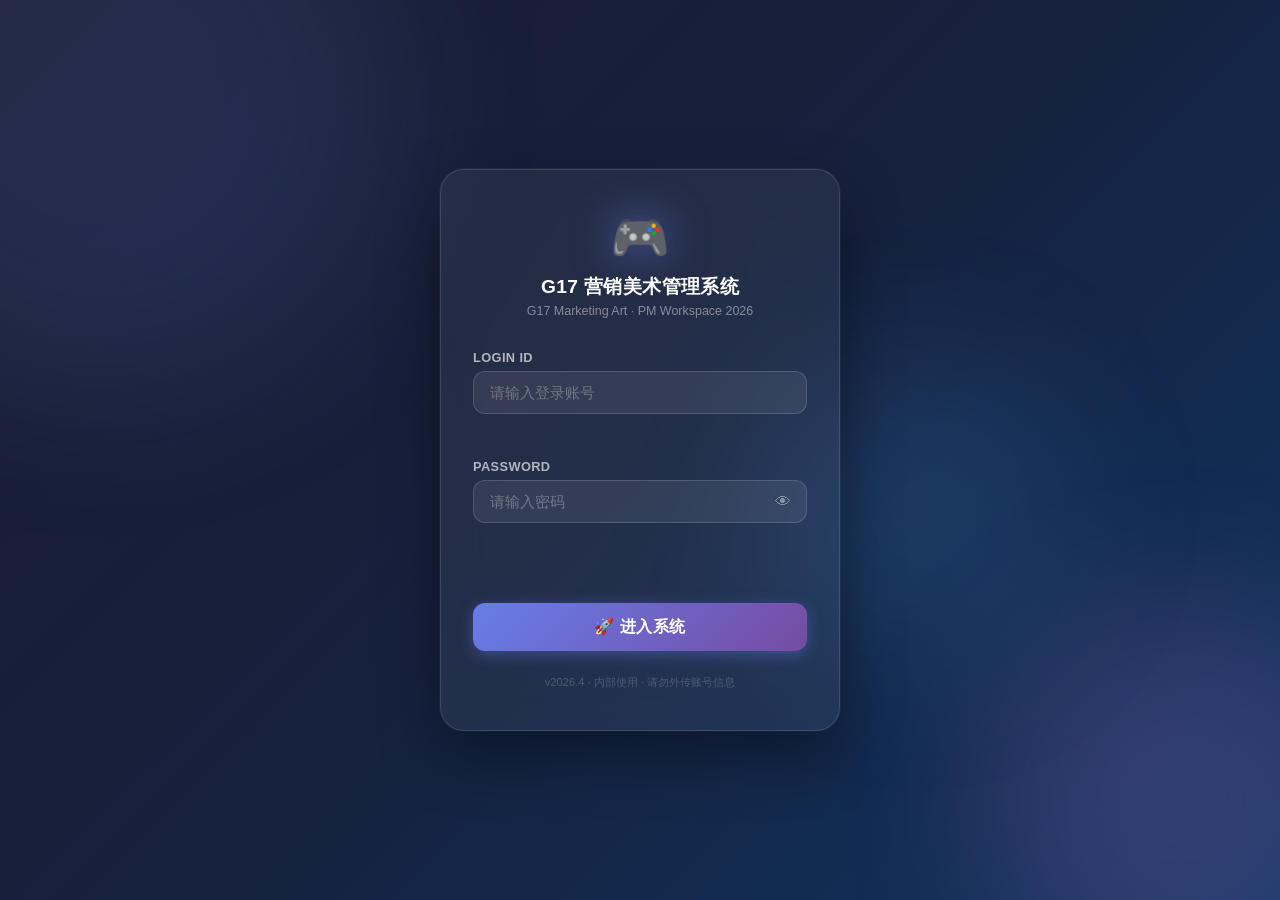
==== commit 7be6b51b: "新增登录认证、自动保存、历史版本功能" ====
--- a/kanban.html
+++ b/kanban.html
@@ -1,19 +1,19 @@
-<!DOCTYPE html>
+﻿<!DOCTYPE html>
 <html lang="zh-CN">
 <head>
   <meta charset="UTF-8">
   <meta name="viewport" content="width=device-width, initial-scale=1.0">
   <title>看板视图 · 大话西游素材管理系统</title>
-  <link rel="stylesheet" href="css/style.css">
+  <link rel="stylesheet" href="css/style.css">  <script src="js/auth.js"></script>
 </head>
-<body>
+<body><script>Auth.guard();</script>
 
 <header class="header">
   <div class="header-inner">
     <a class="logo" href="index.html">🎮 大话西游素材管理 <span class="year-badge">2026</span></a>
     <div class="header-actions">
       <div class="sync-status"><div class="sync-dot" id="syncDot"></div><span id="syncText">加载中...</span></div>
-      <button class="header-btn" onclick="GitHubSync.push()">⬆️ 推送</button>
+      <span id="autoSaveIndicator" style="font-size:0.72rem;color:var(--gray-400);opacity:0.5;transition:opacity 0.5s;white-space:nowrap"></span><button class="header-btn" onclick="AutoSave.openPanel()">&#x1F558; 历史版本</button><button class="header-btn" onclick="AutoSave.saveManual()">&#x1F4CC; 手动保存</button><button class="header-btn" onclick="GitHubSync.push()">⬆️ 推送</button>
       <button class="header-btn" onclick="GitHubSync.configure()">⚙️ 配置</button>
     </div>
   </div>
@@ -107,6 +107,7 @@
 <div id="toast-container"></div>
 
 <script src="js/utils.js"></script>
+<script src="js/autosave.js"></script>
 <script src="js/data.js"></script>
 <script src="js/modals.js"></script>
 <script src="js/github-sync.js"></script>
@@ -426,10 +427,15 @@
 document.addEventListener('keydown', e => { if (e.key === 'Escape') closeLightbox(); });
 
 DataManager.init();
+const _u=Auth.currentUser();
+const _uel=document.getElementById('headerUser');
+if(_uel&&_u)_uel.textContent='👤 '+_u;
+AutoSave.start();
 initFilters();
 setKanbanPeriod('default'); // 初始时间窗口：前7天 ~ 后1个月，内部已调用 renderKanban
 GitHubSync.updateStatusUI();
 Utils.highlightNav();
 </script>
 </body>
-</html>+</html>
+
